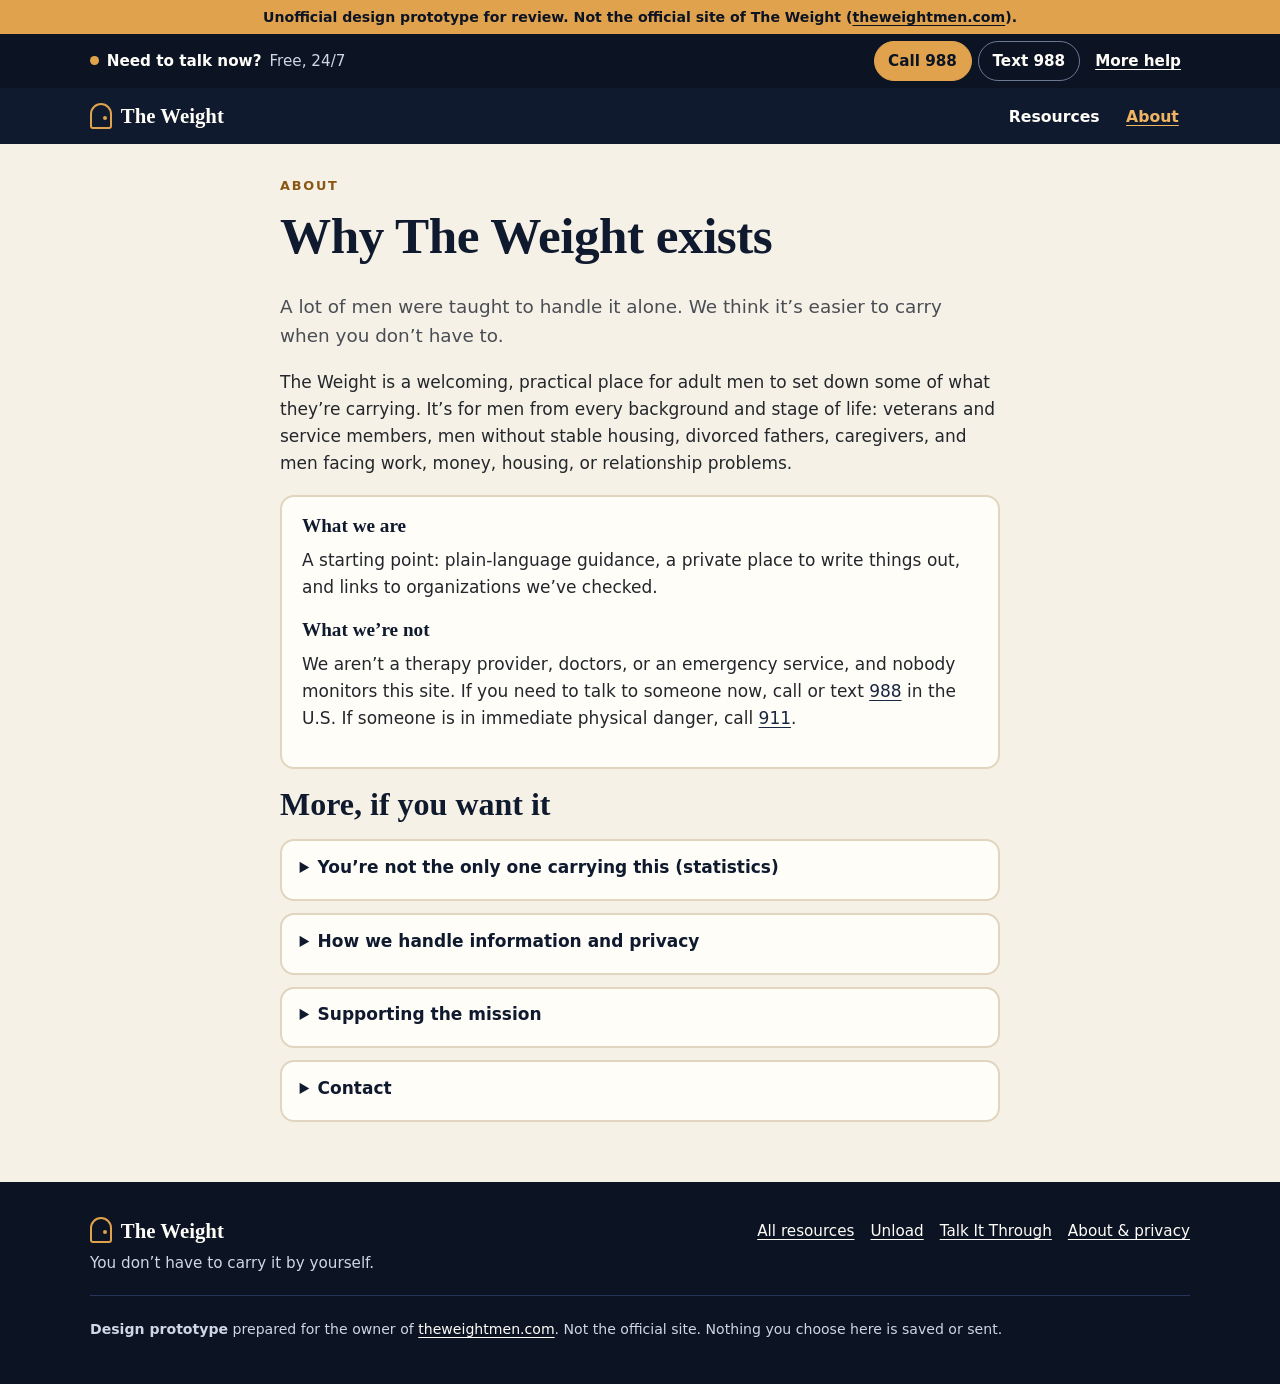
==== about.html @ 85273fcb "The Weight: action-first design prototype (unofficial, for review) Static site for GitHub Pages. Two" ====
<!doctype html>
<html lang="en">
<head>
  <meta charset="utf-8">
  <meta name="viewport" content="width=device-width, initial-scale=1">
  <title>About — The Weight</title>
  <meta name="description" content="Why The Weight exists, what it is and isn’t, and optional background information.">
  <meta name="robots" content="noindex, nofollow">
  <meta name="theme-color" content="#101a2e">
  <link rel="stylesheet" href="assets/css/styles.css">
</head>
<body>
  <div class="proto-banner" role="note">Unofficial design prototype for review. Not the official site of The Weight (<a href="https://theweightmen.com/">theweightmen.com</a>).</div>
  <a class="skip-link" href="#main">Skip to main content</a>

  <!-- Immediate support: on every page, works without JavaScript -->
  <div class="help-bar" role="region" aria-label="Immediate support">
    <div class="container help-bar__inner">
      <p class="help-bar__text"><span class="help-bar__dot" aria-hidden="true"></span><span class="help-bar__long">Need to talk now?</span> <span class="help-bar__free">Free, 24/7</span></p>
      <div class="help-bar__actions">
        <a class="hb-btn hb-btn--strong" href="tel:988">Call 988</a>
        <a class="hb-btn" href="sms:988">Text 988</a>
        <a class="hb-btn hb-btn--ghost" href="resources.html#urgent">More help<span class="sr-only">: emergency and crisis lines</span></a>
      </div>
    </div>
  </div>

  <header class="site-header">
    <div class="container site-header__inner">
      <a class="brand" href="index.html" aria-label="The Weight, home"><span class="brand__mark" aria-hidden="true"></span>The Weight</a>
      <nav aria-label="Main">
        <ul class="nav" role="list">
          <li><a href="resources.html">Resources</a></li>
          <li><a href="about.html" aria-current="page">About</a></li>
        </ul>
      </nav>
    </div>
  </header>

  <main id="main" tabindex="-1">
    <section class="page">
      <div class="container narrow">
        <p class="eyebrow">About</p>
        <h1>Why The Weight exists</h1>
        <p class="page__lead">A lot of men were taught to handle it alone. We think it’s easier to carry when you don’t have to.</p>
        <p>The Weight is a welcoming, practical place for adult men to set down some of what they’re carrying. It’s for men from every background and stage of life: veterans and service members, men without stable housing, divorced fathers, caregivers, and men facing work, money, housing, or relationship problems.</p>

        <div class="panel">
          <h2 class="h3" style="font-size:1.2rem">What we are</h2>
          <p>A starting point: plain-language guidance, a private place to write things out, and links to organizations we’ve checked.</p>
          <h2 class="h3" style="font-size:1.2rem">What we’re not</h2>
          <p>We aren’t a therapy provider, doctors, or an emergency service, and nobody monitors this site. If you need to talk to someone now, call or text <a href="tel:988">988</a> in the U.S. If someone is in immediate physical danger, call <a href="tel:911">911</a>.</p>
        </div>

        <h2>More, if you want it</h2>
        <details class="more">
          <summary>You’re not the only one carrying this (statistics)</summary>
          <p>Suicide is complex, and no single cause explains it. These figures show how many men are affected, and why reaching out early matters. Support helps, and people do get through hard seasons.</p>
          <div class="stats">
            <p class="stat"><span class="stat__value">38,977</span> men and boys died by suicide in the U.S. in 2024 (count, all ages).</p>
            <p class="stat"><span class="stat__value">22.3</span> per 100,000: male age-adjusted suicide death rate, 2024. The female rate was 5.6.</p>
          </div>
          <div class="table-wrap">
            <table>
              <caption class="sr-only">Male suicide deaths and rates by CDC age band, 2024</caption>
              <thead><tr><th scope="col">Age band</th><th scope="col">Deaths</th><th scope="col">Rate per 100,000</th></tr></thead>
              <tbody>
                <tr><td>15–24</td><td>4,626</td><td>20.2</td></tr>
                <tr><td>25–44</td><td>13,258</td><td>28.5</td></tr>
                <tr><td>45–64</td><td>12,051</td><td>29.6</td></tr>
                <tr><td>65–74</td><td>4,378</td><td>26.2</td></tr>
                <tr><td>75 and older</td><td>4,405</td><td>40.1</td></tr>
              </tbody>
            </table>
          </div>
          <p class="meta">CDC’s published age bands; the 15–24 band includes people under 18. Source: <a href="https://www.cdc.gov/nchs/products/databriefs/db572.htm" target="_blank" rel="noopener">CDC/NCHS Data Brief No. 572<span class="sr-only"> (opens in a new tab)</span></a>. Figures copied from theweightmen.com (reviewed 2026-11-23).</p>
        </details>
        <details class="more">
          <summary>How we handle information and privacy</summary>
          <p>We list resources only after verifying them and show when each was last checked. Resources marked “Suggested addition” were added for this prototype and still need The Weight’s own check.</p>
          <p>This prototype has no accounts, no forms that send data, no cookies, no analytics, and no storage. The cards you pick in the questions are kept only in the open page and disappear when you leave or start over. What you type in Unload or Talk It Through never leaves your device.</p>
        </details>
        <details class="more">
          <summary>Supporting the mission</summary>
          <p>Everything here is free. The Weight is an independent project, not a nonprofit, and contributions are not tax-deductible. See <a href="https://theweightmen.com/support.html">Support the mission on theweightmen.com</a> for current details. The best way to help is to share the site with a man who could use it.</p>
        </details>
        <details class="more">
          <summary>Contact</summary>
          <p>Email <a href="mailto:theweightmen@gmail.com">theweightmen@gmail.com</a> for partnerships, resource suggestions, corrections, or feedback. Replies may take several days. This inbox isn’t monitored for emergencies. Please don’t send private details like your address or medical information.</p>
        </details>
      </div>
    </section>

  </main>

  <footer class="site-footer">
    <div class="container site-footer__inner">
      <div>
        <p class="brand brand--footer"><span class="brand__mark" aria-hidden="true"></span>The Weight</p>
        <p class="site-footer__tag">You don’t have to carry it by yourself.</p>
      </div>
      <nav aria-label="Footer">
        <ul class="footer-links" role="list">
          <li><a href="resources.html">All resources</a></li>
          <li><a href="unload.html">Unload</a></li>
          <li><a href="talk.html">Talk It Through</a></li>
          <li><a href="about.html">About &amp; privacy</a></li>
        </ul>
      </nav>
    </div>
    <div class="container site-footer__fine">
      <p><strong>Design prototype</strong> prepared for the owner of <a href="https://theweightmen.com/">theweightmen.com</a>. Not the official site. Nothing you choose here is saved or sent.</p>
    </div>
  </footer>
</body>
</html>
---- assets/css/styles.css ----
/* ─────────────────────────────────────────────────────────────
   The Weight — action-first prototype
   Palette and type are taken from theweightmen.com (navy, cream,
   amber/bronze, serif headings) so the brand stays recognisable.
   Mobile-first. No external fonts, libraries, or tracking.
   ───────────────────────────────────────────────────────────── */
:root {
  --navy-900: #0c1424;
  --navy-800: #101a2e;
  --navy-700: #1a2742;
  --navy-600: #263657;
  --charcoal: #23262b;
  --charcoal-soft: #4a4d54;
  --cream: #f6f1e7;
  --cream-2: #ece3d2;
  --cream-3: #e1d5bf;
  --amber: #e0a24c;        /* bronze/amber on navy */
  --amber-strong: #f0b562;
  --amber-ink: #8a5712;    /* amber for text on cream (AA) */
  --red: #a32a14;
  --white: #fffdf8;

  --serif: "Iowan Old Style", "Palatino Linotype", Palatino, Georgia, "Times New Roman", serif;
  --sans: system-ui, -apple-system, "Segoe UI", Roboto, "Helvetica Neue", Arial, sans-serif;

  --radius: 14px;
  --shadow: 0 1px 2px rgba(12,20,36,.08), 0 6px 18px rgba(12,20,36,.07);
  --focus: 3px solid #b5730f;
}

*, *::before, *::after { box-sizing: border-box; }
html { -webkit-text-size-adjust: 100%; }
body {
  margin: 0; font-family: var(--sans); font-size: 1.0625rem; line-height: 1.6;
  color: var(--charcoal); background: var(--cream); overflow-wrap: break-word;
}
img { max-width: 100%; height: auto; display: block; }
h1, h2, h3, h4 { font-family: var(--serif); line-height: 1.2; color: var(--navy-800); margin: 0 0 .5em; font-weight: 600; }
h1 { font-size: clamp(1.9rem, 6.5vw, 3.2rem); letter-spacing: -.01em; }
h2 { font-size: clamp(1.45rem, 4vw, 2rem); }
h3 { font-size: 1.2rem; }
p { margin: 0 0 1em; }
a { color: var(--navy-700); text-underline-offset: .18em; }
a:hover { color: var(--amber-ink); }
:focus-visible { outline: var(--focus); outline-offset: 3px; border-radius: 4px; }
[tabindex="-1"]:focus { outline: none; }
[hidden] { display: none !important; }
@media (prefers-reduced-motion: reduce) { * { transition: none !important; animation: none !important; scroll-behavior: auto !important; } }

.sr-only { position: absolute !important; width: 1px; height: 1px; padding: 0; margin: -1px; overflow: hidden; clip: rect(0 0 0 0); white-space: nowrap; border: 0; }
.skip-link { position: absolute; left: 1rem; top: -100px; z-index: 100; background: var(--amber); color: var(--navy-900); padding: .6rem 1rem; border-radius: 8px; font-weight: 700; }
.skip-link:focus { top: .5rem; }
.container { width: min(100% - 2rem, 1100px); margin-inline: auto; }
.narrow { max-width: 720px; }

/* ── Immediate-support bar (every page) ─────────────────── */
.help-bar { background: var(--navy-900); color: var(--white); font-size: .95rem; position: sticky; top: 0; z-index: 50; }
.help-bar__inner { display: flex; flex-wrap: wrap; align-items: center; justify-content: space-between; gap: .4rem .75rem; padding: .45rem 0; }
.help-bar__text { margin: 0; font-weight: 600; display: flex; align-items: center; gap: .5rem; }
.help-bar__free { font-weight: 400; color: #cfd6e4; }
.help-bar__dot { width: .55rem; height: .55rem; border-radius: 50%; background: var(--amber); flex: none; }
.help-bar__actions { display: flex; gap: .4rem; flex-wrap: wrap; }
.hb-btn { display: inline-flex; align-items: center; min-height: 40px; padding: .3rem .85rem; border-radius: 999px; border: 1.5px solid #6b7894; color: var(--white); text-decoration: none; font-weight: 700; white-space: nowrap; }
.hb-btn:hover { color: var(--navy-900); background: var(--amber-strong); border-color: var(--amber-strong); }
.hb-btn--strong { background: var(--amber); border-color: var(--amber); color: var(--navy-900); }
.hb-btn--ghost { border-color: transparent; text-decoration: underline; text-underline-offset: .2em; padding-inline: .5rem; }
.help-bar :focus-visible { outline-color: var(--amber-strong); }
@media (max-width: 560px) {
  .help-bar__text { display: none; }
  .help-bar__inner { justify-content: center; padding: .35rem 0; }
  .help-bar__actions { flex-wrap: nowrap; }
  .hb-btn { padding-inline: .7rem; }
}
@media (max-width: 340px) { .hb-btn { padding-inline: .5rem; font-size: .9rem; } .hb-btn--ghost { padding-inline: .3rem; } }
@media (max-height: 480px) { .help-bar { position: static; } }

/* ── Header ──────────────────────────────────────────────── */
.site-header { background: var(--navy-800); color: var(--white); }
.site-header__inner { display: flex; align-items: center; justify-content: space-between; gap: 1rem; min-height: 56px; flex-wrap: wrap; }
.brand { display: inline-flex; align-items: center; gap: .55rem; white-space: nowrap; font-family: var(--serif); font-size: 1.3rem; font-weight: 600; color: var(--white); text-decoration: none; }
.brand:hover { color: var(--amber-strong); }
.brand__mark { width: 22px; height: 26px; border: 2.5px solid var(--amber); border-radius: 11px 11px 3px 3px; position: relative; flex: none; }
.brand__mark::after { content: ""; position: absolute; right: 3px; top: 11px; width: 4px; height: 4px; border-radius: 50%; background: var(--amber); }
.nav { display: flex; gap: .25rem; list-style: none; margin: 0; padding: 0; }
.nav a { color: var(--white); text-decoration: none; padding: .6rem .7rem; display: inline-block; border-radius: 8px; font-weight: 600; font-size: .98rem; }
.nav a:hover, .nav a[aria-current="page"] { color: var(--amber-strong); text-decoration: underline; }
.site-header :focus-visible { outline-color: var(--amber-strong); }

/* ── Buttons ─────────────────────────────────────────────── */
.btn { display: inline-flex; align-items: center; justify-content: center; gap: .5rem; min-height: 48px; padding: .65rem 1.15rem; border-radius: 10px; border: 2px solid transparent; font: inherit; font-weight: 700; text-decoration: none; cursor: pointer; line-height: 1.2; text-align: center; }
.btn .icon { width: 20px; height: 20px; flex: none; }
.btn--amber { background: var(--amber); color: var(--navy-900); }
.btn--amber:hover { background: var(--amber-strong); color: var(--navy-900); }
.btn--navy { background: var(--navy-800); color: var(--white); }
.btn--navy:hover { background: var(--navy-600); color: var(--white); }
.btn--outline { border-color: var(--navy-800); color: var(--navy-800); background: transparent; }
.btn--outline:hover { background: var(--navy-800); color: var(--white); }
.btn--outline-light { border-color: #8d97ad; color: var(--white); background: transparent; }
.btn--outline-light:hover { border-color: var(--amber-strong); color: var(--amber-strong); }
.btn--danger { background: var(--red); color: #fff; }
.btn--danger:hover { background: #7f1f0d; color: #fff; }
.btn--quiet { background: transparent; border-color: var(--cream-3); color: var(--navy-800); }
.btn--quiet:hover { border-color: var(--navy-800); color: var(--navy-800); }
.btn-row { display: flex; flex-wrap: wrap; gap: .6rem; }
.text-link { font-weight: 700; }

/* ── Hero ────────────────────────────────────────────────── */
.hero { padding: 1.25rem 0 .25rem; }
@media (max-width: 560px) { .hero__lead { font-size: 1.02rem; } .site-header__inner { min-height: 48px; } .nav a { padding: .5rem .5rem; } .brand { font-size: 1.15rem; } }
.eyebrow { text-transform: uppercase; letter-spacing: .14em; font-size: .8rem; font-weight: 700; color: var(--amber-ink); margin-bottom: .5rem; }
.hero__title { max-width: 18ch; margin-bottom: .4rem; }
.hero__lead { font-size: 1.15rem; color: var(--charcoal-soft); max-width: 46ch; margin: 0; }
@media (min-width: 760px) { .hero { padding-top: 2.75rem; } }

/* ── Wizard ──────────────────────────────────────────────── */
.wizard { padding: 1rem 0 3rem; }
.wizard:focus { outline: none; }
.progress { list-style: none; display: flex; gap: .4rem; margin: 0 0 1.25rem; padding: 0; counter-reset: none; }
.progress__item { flex: 1; display: flex; align-items: center; gap: .45rem; font-size: .88rem; color: var(--charcoal-soft); padding-top: .55rem; border-top: 4px solid var(--cream-3); min-width: 0; }
.progress__num { width: 1.6rem; height: 1.6rem; border-radius: 50%; display: inline-grid; place-items: center; background: var(--cream-2); font-weight: 700; flex: none; font-size: .85rem; }
.progress__item.is-done { border-top-color: var(--navy-700); }
.progress__item.is-done .progress__num { background: var(--navy-700); color: var(--white); }
.progress__item.is-current { border-top-color: var(--amber); color: var(--navy-800); font-weight: 700; }
.progress__item.is-current .progress__num { background: var(--amber); color: var(--navy-900); }
.progress__item.is-skipped { opacity: .55; }
.progress__item.is-skipped .progress__label::after { content: " (skipped)"; font-weight: 400; }
.progress__text { display: none; font-size: .9rem; font-weight: 700; color: var(--amber-ink); margin: -.75rem 0 .5rem; }
@media (max-width: 560px) {
  .progress { margin-bottom: 1rem; }
  .progress__item { padding-top: 0; }
  .progress__num, .progress__label { position: absolute; width: 1px; height: 1px; overflow: hidden; clip: rect(0 0 0 0); }
  .progress__text { display: block; }
  .hero__eyebrow { display: none; }
  .site-header__inner { flex-wrap: nowrap; gap: .5rem; }
}

.step__title { margin-bottom: .2rem; }
.step__title:focus { outline: none; }
.step__hint { color: var(--charcoal-soft); margin-bottom: 1rem; }
.step__crumb { font-size: .95rem; color: var(--charcoal-soft); margin-bottom: .35rem; }

.cards { list-style: none; margin: 0; padding: 0; display: grid; gap: .65rem; grid-template-columns: 1fr; }
@media (min-width: 600px) { .cards { grid-template-columns: 1fr 1fr; } }
@media (min-width: 960px) { .cards { grid-template-columns: repeat(3, 1fr); } .cards--needs { grid-template-columns: repeat(2, 1fr); max-width: 820px; } }
.choice { width: 100%; height: 100%; display: flex; align-items: center; gap: .85rem; text-align: left; padding: .85rem 1rem; min-height: 72px; background: var(--white); border: 2px solid var(--cream-3); border-radius: var(--radius); font: inherit; color: var(--charcoal); cursor: pointer; box-shadow: var(--shadow); transition: border-color .15s, transform .15s; }
.choice:hover { border-color: var(--navy-700); }
.choice:active { transform: translateY(1px); }
.choice:focus-visible { outline: var(--focus); outline-offset: 2px; border-color: var(--navy-700); }
.choice__icon { width: 46px; height: 46px; border-radius: 12px; background: var(--navy-800); color: var(--amber); display: grid; place-items: center; flex: none; }
.choice__icon .icon { width: 26px; height: 26px; }
.choice__text { display: flex; flex-direction: column; min-width: 0; flex: 1; }
.choice__label { font-weight: 700; font-size: 1.08rem; color: var(--navy-800); line-height: 1.3; }
.choice__hint { font-size: .92rem; color: var(--charcoal-soft); line-height: 1.35; }
.choice__arrow { width: 20px; height: 20px; color: var(--amber-ink); flex: none; }
.wizard__controls { display: flex; gap: .6rem; margin-top: 1.5rem; flex-wrap: wrap; }

.noscript-box { background: var(--white); border: 2px solid var(--cream-3); border-radius: var(--radius); padding: 1rem 1.25rem; }

/* ── Result ──────────────────────────────────────────────── */
.result__lead { font-size: 1.12rem; max-width: 60ch; }
.primary { background: var(--navy-800); color: var(--white); border-radius: var(--radius); padding: 1.25rem; margin: 1rem 0 1.25rem; box-shadow: var(--shadow); }
.primary__tag { display: inline-block; background: var(--amber); color: var(--navy-900); font-weight: 800; font-size: .78rem; letter-spacing: .08em; text-transform: uppercase; padding: .15rem .55rem; border-radius: 999px; margin-bottom: .6rem; }
.primary__name { color: var(--white); font-size: 1.45rem; margin-bottom: .3rem; }
.primary__offers { color: #dfe4ee; max-width: 60ch; }
.primary :focus-visible { outline-color: var(--amber-strong); }
.primary .verify { color: #c4cbd9; }
@media (min-width: 760px) { .primary { padding: 1.6rem 1.75rem; } }
.verify { font-size: .85rem; margin: .75rem 0 0; color: var(--charcoal-soft); }
.verify--prototype::before { content: "◇ "; }
.verify--owner::before { content: "✓ "; }
.next { background: var(--white); border-left: 4px solid var(--amber); border-radius: 0 var(--radius) var(--radius) 0; padding: 1rem 1.25rem; margin-bottom: 1.5rem; max-width: 760px; }
.next__title { font-size: 1.05rem; font-family: var(--sans); font-weight: 800; margin-bottom: .4rem; }
.next__list { margin: 0; padding-left: 1.25rem; }
.next__list li { margin-bottom: .3rem; }
.also__title { font-size: 1.1rem; }
.also { list-style: none; padding: 0; margin: 0 0 1.25rem; display: grid; gap: .75rem; }
@media (min-width: 760px) { .also { grid-template-columns: 1fr 1fr; } }
.also__item { background: var(--white); border: 2px solid var(--cream-3); border-radius: var(--radius); padding: 1rem 1.1rem; }
.also__name { font-family: var(--sans); font-size: 1.05rem; font-weight: 800; margin-bottom: .25rem; }
.also__note { font-weight: 700; color: var(--amber-ink); margin-bottom: .25rem; }
.also__offers { font-size: .97rem; color: var(--charcoal-soft); }
.also .btn { min-height: 44px; padding: .5rem .9rem; font-size: .97rem; }
.result__fine { font-size: .9rem; color: var(--charcoal-soft); max-width: 70ch; }

/* ── Welcome ─────────────────────────────────────────────── */
.welcome { background: var(--cream-2); padding: 2.5rem 0; }
.welcome__inner { display: grid; gap: 1.5rem; align-items: center; }
.welcome__media { margin: 0; }
.welcome__media img { border-radius: var(--radius); }
@media (min-width: 900px) { .welcome__inner { grid-template-columns: 520px 1fr; gap: 2.5rem; } }

/* ── Urgent panel ────────────────────────────────────────── */
.urgent { background: var(--navy-800); color: var(--white); padding: 2.5rem 0; scroll-margin-top: 60px; }
.urgent:focus { outline: none; }
.urgent__title { color: var(--white); }
.urgent__grid { display: grid; gap: .9rem; }
@media (min-width: 860px) { .urgent__grid { grid-template-columns: 1fr 1.3fr 1.2fr; } }
.urgent__card { background: var(--navy-700); border-radius: var(--radius); padding: 1.1rem 1.2rem; }
.urgent__card h3 { color: var(--white); font-size: 1.15rem; margin-bottom: .3rem; }
.urgent__card p { color: #dfe4ee; }
.urgent__card--emergency { border: 2px solid #e58b78; }
.tier { font-size: .78rem; text-transform: uppercase; letter-spacing: .1em; font-weight: 800; color: var(--amber) !important; margin-bottom: .35rem; }
.urgent__card--emergency .tier { color: #f3b1a3 !important; }
.urgent a:not(.btn) { color: var(--amber-strong); }
.urgent :focus-visible { outline-color: var(--amber-strong); }
.urgent__more { margin-top: 1rem; background: var(--navy-700); border-radius: var(--radius); padding: .75rem 1.2rem; }
.urgent__more summary { cursor: pointer; font-weight: 700; min-height: 32px; display: list-item; }
.urgent__note { font-size: .9rem; color: #c4cbd9; margin: 1rem 0 0; }
.plain-list { padding-left: 1.2rem; margin: .5rem 0 0; }
.plain-list li { margin-bottom: .4rem; }

/* ── Footer ──────────────────────────────────────────────── */
.site-footer { background: var(--navy-900); color: #cfd6e4; padding: 2rem 0 1.5rem; font-size: .95rem; }
.site-footer__inner { display: flex; flex-wrap: wrap; justify-content: space-between; gap: 1rem; }
.brand--footer { margin: 0 0 .25rem; }
.site-footer__tag { margin: 0; }
.footer-links { list-style: none; margin: 0; padding: 0; display: flex; flex-wrap: wrap; gap: .25rem 1rem; }
.footer-links a, .site-footer a { color: var(--white); display: inline-block; padding: .35rem 0; }
.site-footer__fine { border-top: 1px solid var(--navy-600); margin-top: 1.25rem; padding-top: 1rem; font-size: .88rem; }
.site-footer :focus-visible { outline-color: var(--amber-strong); }

/* ── Secondary pages ─────────────────────────────────────── */
.page { padding: 2rem 0 3rem; }
.page__lead { font-size: 1.15rem; color: var(--charcoal-soft); max-width: 60ch; }
.panel { background: var(--white); border: 2px solid var(--cream-3); border-radius: var(--radius); padding: 1.1rem 1.25rem; margin-bottom: 1rem; }
.jump { display: flex; flex-wrap: wrap; gap: .5rem; list-style: none; padding: 0; margin: 0 0 1.5rem; }
.jump a { display: inline-flex; align-items: center; min-height: 44px; padding: .35rem .9rem; border-radius: 999px; background: var(--white); border: 2px solid var(--cream-3); text-decoration: none; font-weight: 700; }
.jump a:hover { border-color: var(--navy-700); }
.res-group { margin-bottom: 2.25rem; scroll-margin-top: 64px; }
.res-group__lead { color: var(--charcoal-soft); max-width: 62ch; }
.res-list { list-style: none; padding: 0; margin: 0; display: grid; gap: .75rem; }
@media (min-width: 760px) { .res-list { grid-template-columns: 1fr 1fr; } }
.res { background: var(--white); border: 2px solid var(--cream-3); border-radius: var(--radius); padding: 1rem 1.1rem; display: flex; flex-direction: column; }
.res h3 { font-family: var(--sans); font-size: 1.05rem; font-weight: 800; margin-bottom: .25rem; }
.res p { font-size: .97rem; }
.res .btn-row { margin-top: auto; }
.res .btn { min-height: 44px; padding: .5rem .9rem; font-size: .97rem; }
.badge { display: inline-block; font-size: .78rem; font-weight: 800; letter-spacing: .06em; text-transform: uppercase; padding: .1rem .5rem; border-radius: 999px; background: var(--cream-2); color: var(--navy-800); margin-bottom: .4rem; }
details.more { background: var(--white); border: 2px solid var(--cream-3); border-radius: var(--radius); padding: .8rem 1.1rem; margin-bottom: .75rem; }
details.more summary { cursor: pointer; font-weight: 700; color: var(--navy-800); min-height: 32px; }
details.more[open] summary { margin-bottom: .6rem; }
.stats { display: grid; gap: .75rem; margin: .5rem 0 1rem; }
@media (min-width: 600px) { .stats { grid-template-columns: 1fr 1fr; } }
.stat { background: var(--cream); border-radius: 10px; padding: .8rem 1rem; }
.stat__value { font-family: var(--serif); font-size: 1.9rem; color: var(--navy-800); font-weight: 600; display: block; line-height: 1.1; }
table { border-collapse: collapse; width: 100%; font-size: .95rem; }
th, td { text-align: left; padding: .45rem .5rem; border-bottom: 1px solid var(--cream-3); }
.table-wrap { overflow-x: auto; }

/* Unload / Talk */
.field { margin-bottom: 1rem; }
.field label, .field legend { display: block; font-weight: 700; margin-bottom: .35rem; color: var(--navy-800); }
textarea, input[type="text"] { width: 100%; font: inherit; padding: .75rem .9rem; border: 2px solid #b9ab92; border-radius: 10px; background: var(--white); color: var(--charcoal); }
textarea:focus-visible, input[type="text"]:focus-visible { outline: var(--focus); outline-offset: 1px; border-color: var(--navy-700); }
textarea { min-height: 14rem; resize: vertical; line-height: 1.55; }
.prompts { display: flex; flex-wrap: wrap; gap: .5rem; margin: 0 0 .75rem; padding: 0; list-style: none; }
.chip { min-height: 44px; padding: .35rem .9rem; border-radius: 999px; border: 2px solid var(--cream-3); background: var(--white); font: inherit; font-weight: 600; color: var(--navy-800); cursor: pointer; }
.chip:hover { border-color: var(--navy-700); }
.radio-grid { display: grid; gap: .5rem; border: 0; padding: 0; margin: 0 0 1rem; }
@media (min-width: 600px) { .radio-grid { grid-template-columns: 1fr 1fr; } }
.radio-grid legend { grid-column: 1 / -1; }
.radio { display: flex; align-items: center; gap: .6rem; background: var(--white); border: 2px solid var(--cream-3); border-radius: 10px; padding: .65rem .85rem; cursor: pointer; min-height: 48px; font-weight: 600; }
.radio input { width: 1.2rem; height: 1.2rem; accent-color: var(--navy-800); }
.radio:has(input:checked) { border-color: var(--navy-700); background: #fffaf0; }
.preview { background: var(--white); border: 2px dashed #b9ab92; border-radius: 10px; padding: 1rem; min-height: 4rem; white-space: pre-wrap; }
.status { min-height: 1.6em; font-weight: 600; color: var(--navy-700); }
.meta { font-size: .9rem; color: var(--charcoal-soft); }

/* Presentation */
.slide { padding: 2.5rem 0; border-bottom: 1px solid var(--cream-3); }
.slide:nth-child(even) { background: var(--cream-2); }
.compare { display: grid; gap: 1rem; }
@media (min-width: 760px) { .compare { grid-template-columns: 1fr 1fr; } }
.compare figure { margin: 0; }
.compare img { border: 1px solid var(--cream-3); border-radius: 10px; }
.compare figcaption { font-size: .9rem; color: var(--charcoal-soft); margin-top: .35rem; }
.kpis { display: grid; gap: .75rem; grid-template-columns: repeat(auto-fit, minmax(180px, 1fr)); }
.kpi { background: var(--white); border-radius: var(--radius); padding: 1rem; border: 2px solid var(--cream-3); }
.kpi strong { display: block; font-family: var(--serif); font-size: 1.9rem; color: var(--navy-800); }

@media print { .help-bar { position: static; } }

.proto-banner { background: var(--amber); color: var(--navy-900); text-align: center; font-weight: 600; font-size: .88rem; padding: .35rem 1rem; }
.proto-banner a { color: inherit; }
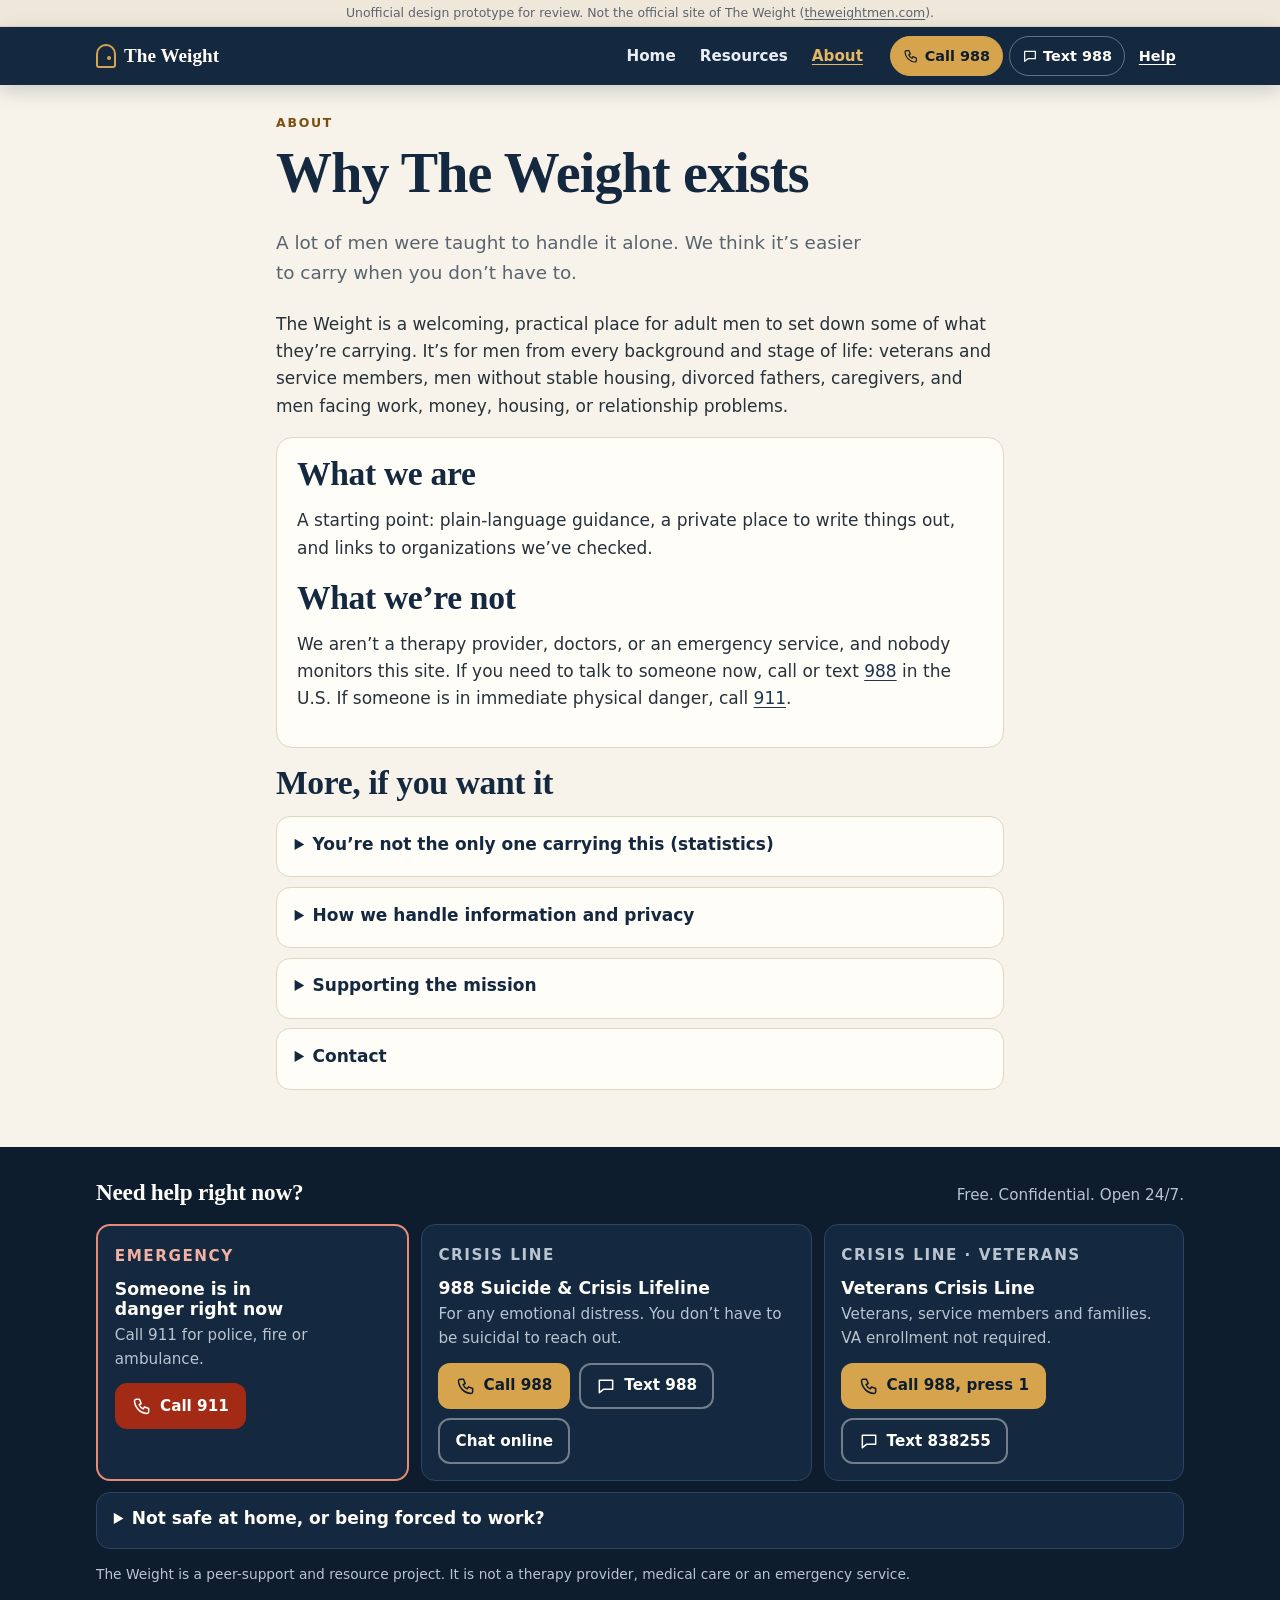
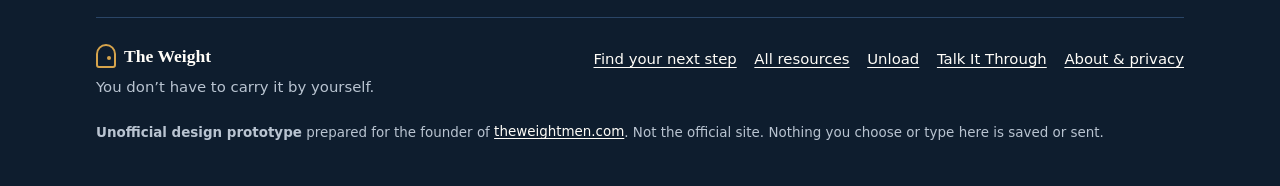
==== commit 49b6d27c: "Design refinement: mobile-first wizard, compact crisis header, calmer Unload, clearer Talk It Throug" ====
--- a/about.html
+++ b/about.html
@@ -4,51 +4,38 @@
   <meta charset="utf-8">
   <meta name="viewport" content="width=device-width, initial-scale=1">
   <title>About — The Weight</title>
-  <meta name="description" content="Why The Weight exists, what it is and isn’t, and optional background information.">
+  <meta name="description" content="Why The Weight exists, what it is and isn’t, and optional background.">
   <meta name="robots" content="noindex, nofollow">
-  <meta name="theme-color" content="#101a2e">
+  <meta name="theme-color" content="#14283f">
   <link rel="stylesheet" href="assets/css/styles.css">
 </head>
 <body>
   <div class="proto-banner" role="note">Unofficial design prototype for review. Not the official site of The Weight (<a href="https://theweightmen.com/">theweightmen.com</a>).</div>
   <a class="skip-link" href="#main">Skip to main content</a>
-
-  <!-- Immediate support: on every page, works without JavaScript -->
-  <div class="help-bar" role="region" aria-label="Immediate support">
-    <div class="container help-bar__inner">
-      <p class="help-bar__text"><span class="help-bar__dot" aria-hidden="true"></span><span class="help-bar__long">Need to talk now?</span> <span class="help-bar__free">Free, 24/7</span></p>
-      <div class="help-bar__actions">
-        <a class="hb-btn hb-btn--strong" href="tel:988">Call 988</a>
-        <a class="hb-btn" href="sms:988">Text 988</a>
-        <a class="hb-btn hb-btn--ghost" href="resources.html#urgent">More help<span class="sr-only">: emergency and crisis lines</span></a>
-      </div>
-    </div>
-  </div>
-
   <header class="site-header">
     <div class="container site-header__inner">
-      <a class="brand" href="index.html" aria-label="The Weight, home"><span class="brand__mark" aria-hidden="true"></span>The Weight</a>
-      <nav aria-label="Main">
-        <ul class="nav" role="list">
-          <li><a href="resources.html">Resources</a></li>
-          <li><a href="about.html" aria-current="page">About</a></li>
-        </ul>
-      </nav>
+      <a class="brand" href="index.html" aria-label="The Weight, home"><span class="brand__mark" aria-hidden="true"></span><span class="brand__text">The Weight</span></a>
+      <nav aria-label="Main"><ul class="nav" role="list"><li><a href="index.html">Home</a></li><li><a href="resources.html">Resources</a></li><li><a href="about.html" aria-current="page">About</a></li></ul></nav>
+      <div class="crisis" role="group" aria-label="Talk to someone now, free, 24/7">
+        <a class="crisis__btn crisis__btn--call" href="tel:988"><svg class="icon " viewBox="0 0 24 24" width="24" height="24" aria-hidden="true" focusable="false" fill="none" stroke="currentColor" stroke-width="1.8" stroke-linecap="round" stroke-linejoin="round"><path d="M5 4h4l2 5-2.5 1.5a11 11 0 0 0 5 5L15 13l5 2v4a2 2 0 0 1-2 2A16 16 0 0 1 3 6a2 2 0 0 1 2-2"/></svg>Call 988</a>
+        <a class="crisis__btn" href="sms:988"><svg class="icon " viewBox="0 0 24 24" width="24" height="24" aria-hidden="true" focusable="false" fill="none" stroke="currentColor" stroke-width="1.8" stroke-linecap="round" stroke-linejoin="round"><path d="M4 5h16v11H9l-5 4z"/></svg>Text 988</a>
+        <a class="crisis__btn crisis__btn--more" href="#urgent">Help<span class="sr-only">: emergency and crisis lines</span></a>
+      </div>
     </div>
   </header>
 
   <main id="main" tabindex="-1">
     <section class="page">
       <div class="container narrow">
-        <p class="eyebrow">About</p>
+        <div class="page-head"><p class="eyebrow">About</p>
         <h1>Why The Weight exists</h1>
-        <p class="page__lead">A lot of men were taught to handle it alone. We think it’s easier to carry when you don’t have to.</p>
+        <p class="page__lead">A lot of men were taught to handle it alone. We think it’s easier to carry when you don’t have to.</p></div>
         <p>The Weight is a welcoming, practical place for adult men to set down some of what they’re carrying. It’s for men from every background and stage of life: veterans and service members, men without stable housing, divorced fathers, caregivers, and men facing work, money, housing, or relationship problems.</p>
 
         <div class="panel">
-          <h2 class="h3" style="font-size:1.2rem">What we are</h2>
+          <h2 class="h3">What we are</h2>
           <p>A starting point: plain-language guidance, a private place to write things out, and links to organizations we’ve checked.</p>
-          <h2 class="h3" style="font-size:1.2rem">What we’re not</h2>
+          <h2 class="h3">What we’re not</h2>
           <p>We aren’t a therapy provider, doctors, or an emergency service, and nobody monitors this site. If you need to talk to someone now, call or text <a href="tel:988">988</a> in the U.S. If someone is in immediate physical danger, call <a href="tel:911">911</a>.</p>
         </div>
 
@@ -93,23 +80,69 @@
 
   </main>
 
+  <section class="urgent" id="urgent" aria-labelledby="urgent-title" tabindex="-1">
+    <div class="container">
+      <div class="urgent__head">
+        <h2 id="urgent-title" class="urgent__title">Need help right now?</h2>
+        <p class="urgent__sub">Free. Confidential. Open 24/7.</p>
+      </div>
+      <div class="urgent__grid">
+        <div class="tier-card tier-card--emergency">
+          <p class="tier">Emergency</p>
+          <h3>Someone is in danger right now</h3>
+          <p>Call 911 for police, fire or ambulance.</p>
+          <a class="btn btn--danger" href="tel:911"><svg class="icon " viewBox="0 0 24 24" width="24" height="24" aria-hidden="true" focusable="false" fill="none" stroke="currentColor" stroke-width="1.8" stroke-linecap="round" stroke-linejoin="round"><path d="M5 4h4l2 5-2.5 1.5a11 11 0 0 0 5 5L15 13l5 2v4a2 2 0 0 1-2 2A16 16 0 0 1 3 6a2 2 0 0 1 2-2"/></svg>Call 911</a>
+        </div>
+        <div class="tier-card">
+          <p class="tier">Crisis line</p>
+          <h3>988 Suicide &amp; Crisis Lifeline</h3>
+          <p>For any emotional distress. You don’t have to be suicidal to reach out.</p>
+          <div class="btn-row">
+            <a class="btn btn--amber" href="tel:988"><svg class="icon " viewBox="0 0 24 24" width="24" height="24" aria-hidden="true" focusable="false" fill="none" stroke="currentColor" stroke-width="1.8" stroke-linecap="round" stroke-linejoin="round"><path d="M5 4h4l2 5-2.5 1.5a11 11 0 0 0 5 5L15 13l5 2v4a2 2 0 0 1-2 2A16 16 0 0 1 3 6a2 2 0 0 1 2-2"/></svg>Call 988</a>
+            <a class="btn btn--ghost-light" href="sms:988"><svg class="icon " viewBox="0 0 24 24" width="24" height="24" aria-hidden="true" focusable="false" fill="none" stroke="currentColor" stroke-width="1.8" stroke-linecap="round" stroke-linejoin="round"><path d="M4 5h16v11H9l-5 4z"/></svg>Text 988</a>
+            <a class="btn btn--ghost-light" href="https://chat.988lifeline.org/" target="_blank" rel="noopener">Chat online<span class="sr-only"> (opens in a new tab)</span></a>
+          </div>
+        </div>
+        <div class="tier-card">
+          <p class="tier">Crisis line · Veterans</p>
+          <h3>Veterans Crisis Line</h3>
+          <p>Veterans, service members and families. VA enrollment not required.</p>
+          <div class="btn-row">
+            <a class="btn btn--amber" href="tel:988"><svg class="icon " viewBox="0 0 24 24" width="24" height="24" aria-hidden="true" focusable="false" fill="none" stroke="currentColor" stroke-width="1.8" stroke-linecap="round" stroke-linejoin="round"><path d="M5 4h4l2 5-2.5 1.5a11 11 0 0 0 5 5L15 13l5 2v4a2 2 0 0 1-2 2A16 16 0 0 1 3 6a2 2 0 0 1 2-2"/></svg>Call 988, press 1</a>
+            <a class="btn btn--ghost-light" href="sms:838255"><svg class="icon " viewBox="0 0 24 24" width="24" height="24" aria-hidden="true" focusable="false" fill="none" stroke="currentColor" stroke-width="1.8" stroke-linecap="round" stroke-linejoin="round"><path d="M4 5h16v11H9l-5 4z"/></svg>Text 838255</a>
+          </div>
+        </div>
+      </div>
+      <details class="urgent__more">
+        <summary>Not safe at home, or being forced to work?</summary>
+        <ul>
+          <li><strong>Abuse by a partner or family member:</strong> National Domestic Violence Hotline, <a href="tel:18007997233">1-800-799-7233</a> or text <a href="sms:88788">88788</a>. Men are welcome.</li>
+          <li><strong>Sexual assault:</strong> RAINN, <a href="tel:18006564673">1-800-656-4673</a>.</li>
+          <li><strong>Trafficking:</strong> National Human Trafficking Hotline, <a href="tel:18883737888">1-888-373-7888</a> or text <a href="sms:233733">233733</a>.</li>
+        </ul>
+      </details>
+      <p class="urgent__note">The Weight is a peer-support and resource project. It is not a therapy provider, medical care or an emergency service.</p>
+    </div>
+  </section>
+
   <footer class="site-footer">
-    <div class="container site-footer__inner">
-      <div>
-        <p class="brand brand--footer"><span class="brand__mark" aria-hidden="true"></span>The Weight</p>
-        <p class="site-footer__tag">You don’t have to carry it by yourself.</p>
+    <div class="container">
+      <div class="site-footer__inner">
+        <div>
+          <p class="brand brand--footer"><span class="brand__mark" aria-hidden="true"></span>The Weight</p>
+          <p class="site-footer__tag">You don’t have to carry it by yourself.</p>
+        </div>
+        <nav aria-label="Footer">
+          <ul class="footer-links" role="list">
+            <li><a href="index.html">Find your next step</a></li>
+            <li><a href="resources.html">All resources</a></li>
+            <li><a href="unload.html">Unload</a></li>
+            <li><a href="talk.html">Talk It Through</a></li>
+            <li><a href="about.html">About &amp; privacy</a></li>
+          </ul>
+        </nav>
       </div>
-      <nav aria-label="Footer">
-        <ul class="footer-links" role="list">
-          <li><a href="resources.html">All resources</a></li>
-          <li><a href="unload.html">Unload</a></li>
-          <li><a href="talk.html">Talk It Through</a></li>
-          <li><a href="about.html">About &amp; privacy</a></li>
-        </ul>
-      </nav>
-    </div>
-    <div class="container site-footer__fine">
-      <p><strong>Design prototype</strong> prepared for the owner of <a href="https://theweightmen.com/">theweightmen.com</a>. Not the official site. Nothing you choose here is saved or sent.</p>
+      <p class="site-footer__fine"><strong>Unofficial design prototype</strong> prepared for the founder of <a href="https://theweightmen.com/">theweightmen.com</a>. Not the official site. Nothing you choose or type here is saved or sent.</p>
     </div>
   </footer>
 </body>
--- a/assets/css/styles.css
+++ b/assets/css/styles.css
@@ -1,284 +1,381 @@
 /* ─────────────────────────────────────────────────────────────
-   The Weight — action-first prototype
-   Palette and type are taken from theweightmen.com (navy, cream,
-   amber/bronze, serif headings) so the brand stays recognisable.
-   Mobile-first. No external fonts, libraries, or tracking.
+   The Weight — prototype styles
+   "Life is already heavy. Finding help shouldn't be."
+   Navy · cream · amber from theweightmen.com, refined.
+   Mobile-first. No external fonts, libraries or tracking.
    ───────────────────────────────────────────────────────────── */
 :root {
-  --navy-900: #0c1424;
-  --navy-800: #101a2e;
-  --navy-700: #1a2742;
-  --navy-600: #263657;
-  --charcoal: #23262b;
-  --charcoal-soft: #4a4d54;
-  --cream: #f6f1e7;
-  --cream-2: #ece3d2;
-  --cream-3: #e1d5bf;
-  --amber: #e0a24c;        /* bronze/amber on navy */
-  --amber-strong: #f0b562;
-  --amber-ink: #8a5712;    /* amber for text on cream (AA) */
+  --navy: #14283f;
+  --navy-deep: #0e1d2e;
+  --navy-2: #1d3552;
+  --navy-3: #2a4566;
+  --cream: #f7f3ea;
+  --cream-2: #efe8da;
+  --line: #e0d6c2;
+  --amber: #d6a44c;
+  --amber-hi: #e4b765;
+  --amber-ink: #7a4f10;     /* amber for text on cream, 6.4:1 */
+  --charcoal: #27313a;
+  --muted: #5a6470;         /* 5.4:1 on cream */
+  --paper: #fffdf8;
+  --on-navy: #e8edf3;
+  --on-navy-muted: #b9c4d1;
   --red: #a32a14;
-  --white: #fffdf8;
-
-  --serif: "Iowan Old Style", "Palatino Linotype", Palatino, Georgia, "Times New Roman", serif;
+
+  --serif: "Iowan Old Style", "Palatino Linotype", Palatino, "Book Antiqua", Georgia, serif;
   --sans: system-ui, -apple-system, "Segoe UI", Roboto, "Helvetica Neue", Arial, sans-serif;
 
-  --radius: 14px;
-  --shadow: 0 1px 2px rgba(12,20,36,.08), 0 6px 18px rgba(12,20,36,.07);
-  --focus: 3px solid #b5730f;
+  --r-sm: 10px;
+  --r: 16px;
+  --shadow-sm: 0 1px 2px rgba(14, 29, 46, .06), 0 2px 8px rgba(14, 29, 46, .05);
+  --shadow: 0 1px 2px rgba(14, 29, 46, .08), 0 10px 28px rgba(14, 29, 46, .08);
+  --focus: 3px solid #b07a22;
+  --gutter: max(16px, env(safe-area-inset-left, 0px));
 }
 
 *, *::before, *::after { box-sizing: border-box; }
 html { -webkit-text-size-adjust: 100%; }
-body {
-  margin: 0; font-family: var(--sans); font-size: 1.0625rem; line-height: 1.6;
-  color: var(--charcoal); background: var(--cream); overflow-wrap: break-word;
-}
+body { margin: 0; font-family: var(--sans); font-size: 1.0625rem; line-height: 1.6; color: var(--charcoal); background: var(--cream); overflow-wrap: break-word; }
 img { max-width: 100%; height: auto; display: block; }
-h1, h2, h3, h4 { font-family: var(--serif); line-height: 1.2; color: var(--navy-800); margin: 0 0 .5em; font-weight: 600; }
-h1 { font-size: clamp(1.9rem, 6.5vw, 3.2rem); letter-spacing: -.01em; }
-h2 { font-size: clamp(1.45rem, 4vw, 2rem); }
+h1, h2, h3, h4 { font-family: var(--serif); color: var(--navy); line-height: 1.15; margin: 0 0 .4em; font-weight: 700; text-wrap: balance; }
+h1 { font-size: clamp(2rem, 7vw, 3.5rem); letter-spacing: -.015em; }
+h2 { font-size: clamp(1.5rem, 4.4vw, 2.1rem); letter-spacing: -.01em; }
 h3 { font-size: 1.2rem; }
 p { margin: 0 0 1em; }
-a { color: var(--navy-700); text-underline-offset: .18em; }
+a { color: var(--navy-2); text-underline-offset: .18em; }
 a:hover { color: var(--amber-ink); }
-:focus-visible { outline: var(--focus); outline-offset: 3px; border-radius: 4px; }
+:focus-visible { outline: var(--focus); outline-offset: 3px; border-radius: 6px; }
 [tabindex="-1"]:focus { outline: none; }
 [hidden] { display: none !important; }
-@media (prefers-reduced-motion: reduce) { * { transition: none !important; animation: none !important; scroll-behavior: auto !important; } }
-
 .sr-only { position: absolute !important; width: 1px; height: 1px; padding: 0; margin: -1px; overflow: hidden; clip: rect(0 0 0 0); white-space: nowrap; border: 0; }
-.skip-link { position: absolute; left: 1rem; top: -100px; z-index: 100; background: var(--amber); color: var(--navy-900); padding: .6rem 1rem; border-radius: 8px; font-weight: 700; }
+.skip-link { position: absolute; left: 1rem; top: -100px; z-index: 100; background: var(--amber); color: var(--navy-deep); padding: .6rem 1rem; border-radius: 8px; font-weight: 700; }
 .skip-link:focus { top: .5rem; }
-.container { width: min(100% - 2rem, 1100px); margin-inline: auto; }
-.narrow { max-width: 720px; }
-
-/* ── Immediate-support bar (every page) ─────────────────── */
-.help-bar { background: var(--navy-900); color: var(--white); font-size: .95rem; position: sticky; top: 0; z-index: 50; }
-.help-bar__inner { display: flex; flex-wrap: wrap; align-items: center; justify-content: space-between; gap: .4rem .75rem; padding: .45rem 0; }
-.help-bar__text { margin: 0; font-weight: 600; display: flex; align-items: center; gap: .5rem; }
-.help-bar__free { font-weight: 400; color: #cfd6e4; }
-.help-bar__dot { width: .55rem; height: .55rem; border-radius: 50%; background: var(--amber); flex: none; }
-.help-bar__actions { display: flex; gap: .4rem; flex-wrap: wrap; }
-.hb-btn { display: inline-flex; align-items: center; min-height: 40px; padding: .3rem .85rem; border-radius: 999px; border: 1.5px solid #6b7894; color: var(--white); text-decoration: none; font-weight: 700; white-space: nowrap; }
-.hb-btn:hover { color: var(--navy-900); background: var(--amber-strong); border-color: var(--amber-strong); }
-.hb-btn--strong { background: var(--amber); border-color: var(--amber); color: var(--navy-900); }
-.hb-btn--ghost { border-color: transparent; text-decoration: underline; text-underline-offset: .2em; padding-inline: .5rem; }
-.help-bar :focus-visible { outline-color: var(--amber-strong); }
-@media (max-width: 560px) {
-  .help-bar__text { display: none; }
-  .help-bar__inner { justify-content: center; padding: .35rem 0; }
-  .help-bar__actions { flex-wrap: nowrap; }
-  .hb-btn { padding-inline: .7rem; }
-}
-@media (max-width: 340px) { .hb-btn { padding-inline: .5rem; font-size: .9rem; } .hb-btn--ghost { padding-inline: .3rem; } }
-@media (max-height: 480px) { .help-bar { position: static; } }
-
-/* ── Header ──────────────────────────────────────────────── */
-.site-header { background: var(--navy-800); color: var(--white); }
-.site-header__inner { display: flex; align-items: center; justify-content: space-between; gap: 1rem; min-height: 56px; flex-wrap: wrap; }
-.brand { display: inline-flex; align-items: center; gap: .55rem; white-space: nowrap; font-family: var(--serif); font-size: 1.3rem; font-weight: 600; color: var(--white); text-decoration: none; }
-.brand:hover { color: var(--amber-strong); }
-.brand__mark { width: 22px; height: 26px; border: 2.5px solid var(--amber); border-radius: 11px 11px 3px 3px; position: relative; flex: none; }
-.brand__mark::after { content: ""; position: absolute; right: 3px; top: 11px; width: 4px; height: 4px; border-radius: 50%; background: var(--amber); }
-.nav { display: flex; gap: .25rem; list-style: none; margin: 0; padding: 0; }
-.nav a { color: var(--white); text-decoration: none; padding: .6rem .7rem; display: inline-block; border-radius: 8px; font-weight: 600; font-size: .98rem; }
-.nav a:hover, .nav a[aria-current="page"] { color: var(--amber-strong); text-decoration: underline; }
-.site-header :focus-visible { outline-color: var(--amber-strong); }
+.container { width: 100%; max-width: 1120px; margin-inline: auto; padding-left: var(--gutter); padding-right: max(16px, env(safe-area-inset-right, 0px)); }
+.narrow { max-width: 760px; }
+.icon { width: 20px; height: 20px; flex: none; }
+
+/* ── Prototype disclaimer ────────────────────────────────── */
+.proto-banner { background: var(--cream-2); color: var(--muted); text-align: center; font-size: .78rem; line-height: 1.35; padding: .3rem var(--gutter); border-bottom: 1px solid var(--line); }
+.proto-banner a { color: inherit; }
+
+/* ── Header (sticky, holds crisis access) ────────────────── */
+.site-header { position: sticky; top: 0; z-index: 50; background: var(--navy); color: var(--paper); box-shadow: 0 1px 0 rgba(255,255,255,.04), 0 6px 18px rgba(14,29,46,.18); }
+.site-header__inner { display: flex; align-items: center; gap: .5rem; min-height: 58px; }
+.brand { display: inline-flex; align-items: center; gap: .5rem; font-family: var(--serif); font-size: 1.2rem; font-weight: 700; color: var(--paper); text-decoration: none; white-space: nowrap; margin-right: auto; }
+.brand:hover { color: var(--amber-hi); }
+.brand__mark { width: 20px; height: 24px; border: 2.5px solid var(--amber); border-radius: 10px 10px 3px 3px; position: relative; flex: none; }
+.brand__mark::after { content: ""; position: absolute; right: 3px; top: 10px; width: 4px; height: 4px; border-radius: 50%; background: var(--amber); }
+.nav { display: none; gap: .1rem; list-style: none; margin: 0 .5rem 0 0; padding: 0; }
+.nav a { color: var(--on-navy); text-decoration: none; padding: .55rem .7rem; border-radius: 8px; font-weight: 600; font-size: .95rem; display: inline-block; }
+.nav a:hover, .nav a[aria-current="page"] { color: var(--amber-hi); text-decoration: underline; }
+.crisis { display: flex; gap: .35rem; align-items: center; }
+.crisis__btn { display: inline-flex; align-items: center; gap: .35rem; min-height: 40px; padding: .35rem .75rem; border-radius: 999px; font-weight: 700; font-size: .9rem; text-decoration: none; white-space: nowrap; border: 1.5px solid rgba(255,255,255,.35); color: var(--paper); }
+.crisis__btn .icon { width: 16px; height: 16px; }
+.crisis__btn--call { background: var(--amber); border-color: var(--amber); color: var(--navy-deep); }
+.crisis__btn--call:hover { background: var(--amber-hi); color: var(--navy-deep); }
+.crisis__btn:hover { border-color: var(--amber-hi); color: var(--amber-hi); }
+.crisis__btn--more { border-color: transparent; padding-inline: .45rem; text-decoration: underline; text-underline-offset: .2em; }
+.site-header :focus-visible { outline-color: var(--amber-hi); }
+@media (min-width: 720px) { .nav { display: flex; } }
+@media (max-width: 440px) {
+  .site-header__inner { gap: .35rem; }
+  .brand { font-size: 1.1rem; gap: .4rem; }
+  .crisis { gap: .3rem; }
+  .crisis__btn { padding-inline: .65rem; }
+  .crisis__btn--more { padding-inline: .3rem; }
+  .crisis__btn .icon { display: none; }
+}
+@media (max-width: 380px) {
+  .brand { font-size: 1.05rem; gap: .4rem; }
+  .crisis__btn { padding-inline: .6rem; font-size: .85rem; }
+}
+@media (max-width: 330px) { .brand__text { position: absolute; width: 1px; height: 1px; overflow: hidden; clip: rect(0 0 0 0); } }
+@media (max-height: 460px) { .site-header { position: static; } }
 
 /* ── Buttons ─────────────────────────────────────────────── */
-.btn { display: inline-flex; align-items: center; justify-content: center; gap: .5rem; min-height: 48px; padding: .65rem 1.15rem; border-radius: 10px; border: 2px solid transparent; font: inherit; font-weight: 700; text-decoration: none; cursor: pointer; line-height: 1.2; text-align: center; }
-.btn .icon { width: 20px; height: 20px; flex: none; }
-.btn--amber { background: var(--amber); color: var(--navy-900); }
-.btn--amber:hover { background: var(--amber-strong); color: var(--navy-900); }
-.btn--navy { background: var(--navy-800); color: var(--white); }
-.btn--navy:hover { background: var(--navy-600); color: var(--white); }
-.btn--outline { border-color: var(--navy-800); color: var(--navy-800); background: transparent; }
-.btn--outline:hover { background: var(--navy-800); color: var(--white); }
-.btn--outline-light { border-color: #8d97ad; color: var(--white); background: transparent; }
-.btn--outline-light:hover { border-color: var(--amber-strong); color: var(--amber-strong); }
+.btn { display: inline-flex; align-items: center; justify-content: center; gap: .5rem; min-height: 50px; padding: .7rem 1.2rem; border-radius: 12px; border: 2px solid transparent; font: inherit; font-weight: 700; line-height: 1.2; text-decoration: none; text-align: center; cursor: pointer; transition: background-color .15s, border-color .15s, color .15s; }
+.btn--amber { background: var(--amber); color: var(--navy-deep); }
+.btn--amber:hover { background: var(--amber-hi); color: var(--navy-deep); }
+.btn--navy { background: var(--navy); color: var(--paper); }
+.btn--navy:hover { background: var(--navy-2); color: var(--paper); }
+.btn--outline { border-color: var(--navy); color: var(--navy); background: transparent; }
+.btn--outline:hover { background: var(--navy); color: var(--paper); }
+.btn--ghost-light { border-color: rgba(255,255,255,.4); color: var(--paper); background: transparent; }
+.btn--ghost-light:hover { border-color: var(--amber-hi); color: var(--amber-hi); }
 .btn--danger { background: var(--red); color: #fff; }
 .btn--danger:hover { background: #7f1f0d; color: #fff; }
-.btn--quiet { background: transparent; border-color: var(--cream-3); color: var(--navy-800); }
-.btn--quiet:hover { border-color: var(--navy-800); color: var(--navy-800); }
+.btn--link { background: none; border: 0; min-height: 44px; padding: .4rem .2rem; color: var(--muted); font-weight: 600; text-decoration: underline; text-underline-offset: .2em; }
+.btn--link:hover { color: var(--navy); }
 .btn-row { display: flex; flex-wrap: wrap; gap: .6rem; }
-.text-link { font-weight: 700; }
 
 /* ── Hero ────────────────────────────────────────────────── */
-.hero { padding: 1.25rem 0 .25rem; }
-@media (max-width: 560px) { .hero__lead { font-size: 1.02rem; } .site-header__inner { min-height: 48px; } .nav a { padding: .5rem .5rem; } .brand { font-size: 1.15rem; } }
-.eyebrow { text-transform: uppercase; letter-spacing: .14em; font-size: .8rem; font-weight: 700; color: var(--amber-ink); margin-bottom: .5rem; }
-.hero__title { max-width: 18ch; margin-bottom: .4rem; }
-.hero__lead { font-size: 1.15rem; color: var(--charcoal-soft); max-width: 46ch; margin: 0; }
-@media (min-width: 760px) { .hero { padding-top: 2.75rem; } }
+.hero { padding-block: 1.4rem .4rem; }
+.hero__grid { display: grid; gap: 1.5rem; align-items: center; }
+.hero__title { margin-bottom: .35rem; max-width: 16ch; }
+.hero__lead { font-size: 1.15rem; color: var(--charcoal); margin: 0 0 .75rem; max-width: 36ch; }
+.trust { display: flex; flex-wrap: wrap; gap: .3rem 1rem; list-style: none; margin: 0; padding: 0; font-size: .9rem; color: var(--muted); font-weight: 600; }
+.trust li { display: inline-flex; align-items: center; gap: .3rem; }
+.trust .icon { width: 16px; height: 16px; color: var(--amber-ink); }
+.hero__media { display: none; margin: 0; }
+.hero__media img { border-radius: var(--r); box-shadow: var(--shadow); aspect-ratio: 16 / 10; object-fit: cover; width: 100%; }
+@media (min-width: 900px) {
+  .hero { padding-block: 3rem 1.5rem; }
+  .hero__grid { grid-template-columns: 1.05fr 1fr; gap: 3rem; }
+  .hero__media { display: block; }
+  .hero__lead { font-size: 1.3rem; }
+}
 
 /* ── Wizard ──────────────────────────────────────────────── */
-.wizard { padding: 1rem 0 3rem; }
+.wizard { padding-block: .75rem 2.5rem; scroll-margin-top: 70px; }
 .wizard:focus { outline: none; }
-.progress { list-style: none; display: flex; gap: .4rem; margin: 0 0 1.25rem; padding: 0; counter-reset: none; }
-.progress__item { flex: 1; display: flex; align-items: center; gap: .45rem; font-size: .88rem; color: var(--charcoal-soft); padding-top: .55rem; border-top: 4px solid var(--cream-3); min-width: 0; }
-.progress__num { width: 1.6rem; height: 1.6rem; border-radius: 50%; display: inline-grid; place-items: center; background: var(--cream-2); font-weight: 700; flex: none; font-size: .85rem; }
-.progress__item.is-done { border-top-color: var(--navy-700); }
-.progress__item.is-done .progress__num { background: var(--navy-700); color: var(--white); }
-.progress__item.is-current { border-top-color: var(--amber); color: var(--navy-800); font-weight: 700; }
-.progress__item.is-current .progress__num { background: var(--amber); color: var(--navy-900); }
+.wizard__panel { background: var(--paper); border: 1px solid var(--line); border-radius: 20px; box-shadow: var(--shadow); padding: 1.1rem 1rem 1.25rem; }
+@media (min-width: 720px) { .wizard__panel { padding: 1.75rem 2rem 2rem; } }
+
+.progress { list-style: none; display: flex; gap: .4rem; margin: 0 0 .9rem; padding: 0; }
+.progress__item { flex: 1; display: flex; align-items: center; gap: .45rem; font-size: .88rem; color: var(--muted); padding-top: .5rem; border-top: 4px solid var(--line); min-width: 0; }
+.progress__num { width: 1.55rem; height: 1.55rem; border-radius: 50%; display: inline-grid; place-items: center; background: var(--cream-2); font-weight: 700; flex: none; font-size: .8rem; }
+.progress__item.is-done { border-top-color: var(--navy); }
+.progress__item.is-done .progress__num { background: var(--navy); color: var(--paper); }
+.progress__item.is-current { border-top-color: var(--amber); color: var(--navy); font-weight: 700; }
+.progress__item.is-current .progress__num { background: var(--amber); color: var(--navy-deep); }
 .progress__item.is-skipped { opacity: .55; }
 .progress__item.is-skipped .progress__label::after { content: " (skipped)"; font-weight: 400; }
-.progress__text { display: none; font-size: .9rem; font-weight: 700; color: var(--amber-ink); margin: -.75rem 0 .5rem; }
-@media (max-width: 560px) {
-  .progress { margin-bottom: 1rem; }
-  .progress__item { padding-top: 0; }
+.progress__text { display: none; font-size: .85rem; font-weight: 700; color: var(--amber-ink); margin: -.4rem 0 .35rem; text-transform: uppercase; letter-spacing: .06em; }
+@media (max-width: 600px) {
+  .progress { margin-bottom: .8rem; }
+  .progress__item { padding-top: 0; border-top-width: 4px; }
   .progress__num, .progress__label { position: absolute; width: 1px; height: 1px; overflow: hidden; clip: rect(0 0 0 0); }
   .progress__text { display: block; }
-  .hero__eyebrow { display: none; }
-  .site-header__inner { flex-wrap: nowrap; gap: .5rem; }
-}
-
-.step__title { margin-bottom: .2rem; }
+}
+
+.step.is-entering { animation: step-in .22s ease-out; }
+@keyframes step-in { from { opacity: 0; transform: translateY(6px); } to { opacity: 1; transform: none; } }
+.step__title { margin-bottom: .15rem; }
 .step__title:focus { outline: none; }
-.step__hint { color: var(--charcoal-soft); margin-bottom: 1rem; }
-.step__crumb { font-size: .95rem; color: var(--charcoal-soft); margin-bottom: .35rem; }
-
-.cards { list-style: none; margin: 0; padding: 0; display: grid; gap: .65rem; grid-template-columns: 1fr; }
-@media (min-width: 600px) { .cards { grid-template-columns: 1fr 1fr; } }
-@media (min-width: 960px) { .cards { grid-template-columns: repeat(3, 1fr); } .cards--needs { grid-template-columns: repeat(2, 1fr); max-width: 820px; } }
-.choice { width: 100%; height: 100%; display: flex; align-items: center; gap: .85rem; text-align: left; padding: .85rem 1rem; min-height: 72px; background: var(--white); border: 2px solid var(--cream-3); border-radius: var(--radius); font: inherit; color: var(--charcoal); cursor: pointer; box-shadow: var(--shadow); transition: border-color .15s, transform .15s; }
-.choice:hover { border-color: var(--navy-700); }
+.step__hint { color: var(--muted); margin-bottom: 1rem; }
+.step__crumb { display: inline-flex; align-items: center; gap: .4rem; font-size: .88rem; font-weight: 700; color: var(--navy-2); background: var(--cream-2); border-radius: 999px; padding: .25rem .75rem .25rem .55rem; margin-bottom: .6rem; }
+.step__crumb .icon { width: 16px; height: 16px; color: var(--amber-ink); }
+
+.cards { list-style: none; margin: 0; padding: 0; display: grid; gap: .6rem; grid-template-columns: 1fr 1fr; }
+.cards__wide { grid-column: 1 / -1; }
+@media (min-width: 900px) { .cards { grid-template-columns: repeat(4, 1fr); gap: .75rem; } }
+.cards--needs { grid-template-columns: 1fr; }
+@media (min-width: 720px) { .cards--needs { grid-template-columns: 1fr 1fr; } }
+
+.choice { width: 100%; height: 100%; display: flex; align-items: center; gap: .75rem; text-align: left; padding: .85rem .9rem; min-height: 64px; background: var(--paper); border: 1.5px solid var(--line); border-radius: 14px; font: inherit; color: var(--charcoal); cursor: pointer; box-shadow: var(--shadow-sm); transition: border-color .15s, box-shadow .15s, transform .15s; }
+.choice:hover { border-color: var(--navy-3); box-shadow: var(--shadow); }
 .choice:active { transform: translateY(1px); }
-.choice:focus-visible { outline: var(--focus); outline-offset: 2px; border-color: var(--navy-700); }
-.choice__icon { width: 46px; height: 46px; border-radius: 12px; background: var(--navy-800); color: var(--amber); display: grid; place-items: center; flex: none; }
-.choice__icon .icon { width: 26px; height: 26px; }
+.choice:focus-visible { outline: var(--focus); outline-offset: 2px; border-color: var(--navy); }
+.choice__icon { width: 42px; height: 42px; border-radius: 12px; background: var(--navy); color: var(--amber); display: grid; place-items: center; flex: none; }
+.choice__icon .icon { width: 24px; height: 24px; }
+.choice__label { font-weight: 700; font-size: 1.02rem; color: var(--navy); line-height: 1.25; }
 .choice__text { display: flex; flex-direction: column; min-width: 0; flex: 1; }
-.choice__label { font-weight: 700; font-size: 1.08rem; color: var(--navy-800); line-height: 1.3; }
-.choice__hint { font-size: .92rem; color: var(--charcoal-soft); line-height: 1.35; }
-.choice__arrow { width: 20px; height: 20px; color: var(--amber-ink); flex: none; }
-.wizard__controls { display: flex; gap: .6rem; margin-top: 1.5rem; flex-wrap: wrap; }
-
-.noscript-box { background: var(--white); border: 2px solid var(--cream-3); border-radius: var(--radius); padding: 1rem 1.25rem; }
+.choice__hint { font-size: .9rem; color: var(--muted); line-height: 1.35; }
+.choice__arrow { width: 20px; height: 20px; color: var(--amber-ink); }
+/* Topic cards: stacked icon + label on phones, row on desktop */
+.choice--topic { flex-direction: column; align-items: flex-start; justify-content: space-between; gap: .55rem; min-height: 96px; }
+.choice--unsure { flex-direction: row; align-items: center; min-height: 60px; background: transparent; border-style: dashed; box-shadow: none; }
+.choice--unsure .choice__icon { background: var(--cream-2); color: var(--navy); }
+@media (min-width: 900px) { .choice--topic { flex-direction: row; align-items: center; justify-content: flex-start; min-height: 80px; padding: .9rem 1rem; } .choice__label { font-size: 1.05rem; } }
+
+.wizard__controls { display: flex; gap: 1rem; margin-top: 1.1rem; padding-top: .8rem; border-top: 1px solid var(--line); }
+.wizard__controls .icon { width: 18px; height: 18px; }
+
+.shortcuts { margin-top: 1.25rem; padding-top: 1rem; border-top: 1px solid var(--line); }
+.shortcuts__title { font-size: .88rem; font-weight: 700; color: var(--muted); margin-bottom: .5rem; }
+.shortcuts__list { list-style: none; margin: 0; padding: 0; display: flex; flex-wrap: wrap; gap: .45rem; }
+.shortcut { display: inline-flex; align-items: center; gap: .4rem; min-height: 44px; padding: .4rem .85rem; border-radius: 999px; background: var(--cream); border: 1px solid var(--line); color: var(--navy); font-weight: 600; font-size: .95rem; text-decoration: none; }
+.shortcut .icon { width: 17px; height: 17px; color: var(--amber-ink); }
+.shortcut:hover { border-color: var(--navy); color: var(--navy); }
+
+.noscript-box { background: var(--cream); border: 1px solid var(--line); border-radius: var(--r-sm); padding: 1rem 1.25rem; }
 
 /* ── Result ──────────────────────────────────────────────── */
-.result__lead { font-size: 1.12rem; max-width: 60ch; }
-.primary { background: var(--navy-800); color: var(--white); border-radius: var(--radius); padding: 1.25rem; margin: 1rem 0 1.25rem; box-shadow: var(--shadow); }
-.primary__tag { display: inline-block; background: var(--amber); color: var(--navy-900); font-weight: 800; font-size: .78rem; letter-spacing: .08em; text-transform: uppercase; padding: .15rem .55rem; border-radius: 999px; margin-bottom: .6rem; }
-.primary__name { color: var(--white); font-size: 1.45rem; margin-bottom: .3rem; }
-.primary__offers { color: #dfe4ee; max-width: 60ch; }
-.primary :focus-visible { outline-color: var(--amber-strong); }
-.primary .verify { color: #c4cbd9; }
-@media (min-width: 760px) { .primary { padding: 1.6rem 1.75rem; } }
-.verify { font-size: .85rem; margin: .75rem 0 0; color: var(--charcoal-soft); }
-.verify--prototype::before { content: "◇ "; }
-.verify--owner::before { content: "✓ "; }
-.next { background: var(--white); border-left: 4px solid var(--amber); border-radius: 0 var(--radius) var(--radius) 0; padding: 1rem 1.25rem; margin-bottom: 1.5rem; max-width: 760px; }
-.next__title { font-size: 1.05rem; font-family: var(--sans); font-weight: 800; margin-bottom: .4rem; }
-.next__list { margin: 0; padding-left: 1.25rem; }
-.next__list li { margin-bottom: .3rem; }
-.also__title { font-size: 1.1rem; }
-.also { list-style: none; padding: 0; margin: 0 0 1.25rem; display: grid; gap: .75rem; }
-@media (min-width: 760px) { .also { grid-template-columns: 1fr 1fr; } }
-.also__item { background: var(--white); border: 2px solid var(--cream-3); border-radius: var(--radius); padding: 1rem 1.1rem; }
-.also__name { font-family: var(--sans); font-size: 1.05rem; font-weight: 800; margin-bottom: .25rem; }
-.also__note { font-weight: 700; color: var(--amber-ink); margin-bottom: .25rem; }
-.also__offers { font-size: .97rem; color: var(--charcoal-soft); }
-.also .btn { min-height: 44px; padding: .5rem .9rem; font-size: .97rem; }
-.result__fine { font-size: .9rem; color: var(--charcoal-soft); max-width: 70ch; }
+.result__title { font-size: clamp(1.6rem, 5vw, 2.2rem); }
+.result__lead { font-size: 1.12rem; max-width: 52ch; margin-bottom: 1rem; }
+.primary { background: var(--navy); color: var(--on-navy); border-radius: var(--r); padding: 1.2rem 1.1rem 1.1rem; margin-bottom: 1.4rem; box-shadow: var(--shadow); display: grid; gap: 1rem; }
+@media (min-width: 720px) { .primary { padding: 1.6rem 1.75rem; } }
+.primary__tag { margin: 0 0 .45rem; display: inline-block; background: var(--amber); color: var(--navy-deep); font-weight: 800; font-size: .72rem; letter-spacing: .1em; text-transform: uppercase; padding: .15rem .55rem; border-radius: 999px; }
+.primary__name { color: var(--paper); font-size: 1.4rem; margin: 0 0 .15rem; }
+.primary__who { margin: 0; color: var(--on-navy-muted); font-size: .95rem; }
+.btn-row--primary .btn { flex: 1 1 auto; }
+.btn-row--primary .btn:first-child { flex-basis: 100%; font-size: 1.08rem; min-height: 56px; }
+@media (min-width: 720px) { .btn-row--primary .btn, .btn-row--primary .btn:first-child { flex: 0 0 auto; flex-basis: auto; } }
+.primary :focus-visible { outline-color: var(--amber-hi); }
+.next { border-top: 1px solid rgba(255,255,255,.12); padding-top: .9rem; }
+.next__title { font-weight: 700; color: var(--paper); margin-bottom: .4rem; font-size: .95rem; }
+.next__list { list-style: none; margin: 0; padding: 0; display: grid; gap: .35rem; }
+.next__list li { display: flex; gap: .5rem; align-items: flex-start; font-size: .97rem; }
+.next__list .icon { width: 18px; height: 18px; color: var(--amber); margin-top: .2rem; }
+.badge { display: inline-flex; align-items: center; gap: .35rem; font-size: .8rem; margin: 0; color: var(--muted); }
+.badge .icon { width: 15px; height: 15px; }
+.badge--prototype { color: var(--amber-ink); font-weight: 600; }
+.primary .badge { color: var(--on-navy-muted); }
+.primary .badge--prototype { color: var(--amber-hi); }
+.also__title { font-family: var(--sans); font-size: .9rem; text-transform: uppercase; letter-spacing: .08em; color: var(--muted); font-weight: 800; margin-bottom: .6rem; }
+.also { list-style: none; padding: 0; margin: 0 0 1.25rem; display: grid; gap: .6rem; }
+.also__item { display: grid; gap: .65rem; background: var(--cream); border: 1px solid var(--line); border-radius: 14px; padding: .9rem 1rem; }
+@media (min-width: 720px) { .also__item { grid-template-columns: 1fr auto; align-items: center; } }
+.also__name { font-family: var(--sans); font-size: 1.02rem; font-weight: 800; margin: 0 0 .1rem; }
+.also__short, .also__note { margin: 0; font-size: .95rem; color: var(--muted); }
+.also__note { color: var(--amber-ink); font-weight: 700; }
+.also .btn { min-height: 46px; padding: .5rem .95rem; font-size: .95rem; }
+.result__fine { font-size: .86rem; color: var(--muted); margin: 0; }
 
 /* ── Welcome ─────────────────────────────────────────────── */
-.welcome { background: var(--cream-2); padding: 2.5rem 0; }
-.welcome__inner { display: grid; gap: 1.5rem; align-items: center; }
+.welcome { padding-block: .5rem 2.5rem; }
+.welcome__inner { display: grid; gap: 1.25rem; align-items: center; }
 .welcome__media { margin: 0; }
-.welcome__media img { border-radius: var(--radius); }
-@media (min-width: 900px) { .welcome__inner { grid-template-columns: 520px 1fr; gap: 2.5rem; } }
-
-/* ── Urgent panel ────────────────────────────────────────── */
-.urgent { background: var(--navy-800); color: var(--white); padding: 2.5rem 0; scroll-margin-top: 60px; }
+.welcome__media img { border-radius: var(--r); aspect-ratio: 16 / 9; object-fit: cover; width: 100%; }
+.welcome__text h2 { font-size: clamp(1.35rem, 3.6vw, 1.75rem); }
+.welcome__text p { color: var(--muted); max-width: 58ch; }
+@media (min-width: 900px) { .welcome__media { display: none; } .welcome__inner { max-width: 760px; } }
+
+/* ── Urgent panel (every page) ───────────────────────────── */
+.urgent { background: var(--navy-deep); color: var(--on-navy); padding-block: 2rem; scroll-margin-top: 64px; }
 .urgent:focus { outline: none; }
-.urgent__title { color: var(--white); }
-.urgent__grid { display: grid; gap: .9rem; }
-@media (min-width: 860px) { .urgent__grid { grid-template-columns: 1fr 1.3fr 1.2fr; } }
-.urgent__card { background: var(--navy-700); border-radius: var(--radius); padding: 1.1rem 1.2rem; }
-.urgent__card h3 { color: var(--white); font-size: 1.15rem; margin-bottom: .3rem; }
-.urgent__card p { color: #dfe4ee; }
-.urgent__card--emergency { border: 2px solid #e58b78; }
-.tier { font-size: .78rem; text-transform: uppercase; letter-spacing: .1em; font-weight: 800; color: var(--amber) !important; margin-bottom: .35rem; }
-.urgent__card--emergency .tier { color: #f3b1a3 !important; }
-.urgent a:not(.btn) { color: var(--amber-strong); }
-.urgent :focus-visible { outline-color: var(--amber-strong); }
-.urgent__more { margin-top: 1rem; background: var(--navy-700); border-radius: var(--radius); padding: .75rem 1.2rem; }
-.urgent__more summary { cursor: pointer; font-weight: 700; min-height: 32px; display: list-item; }
-.urgent__note { font-size: .9rem; color: #c4cbd9; margin: 1rem 0 0; }
-.plain-list { padding-left: 1.2rem; margin: .5rem 0 0; }
-.plain-list li { margin-bottom: .4rem; }
+.urgent__head { display: flex; flex-wrap: wrap; align-items: baseline; justify-content: space-between; gap: .25rem 1rem; margin-bottom: 1rem; }
+.urgent__title { color: var(--paper); font-size: 1.45rem; margin: 0; }
+.urgent__sub { margin: 0; color: var(--on-navy-muted); font-size: .95rem; }
+.urgent__grid { display: grid; gap: .7rem; }
+@media (min-width: 860px) { .urgent__grid { grid-template-columns: 1fr 1.25fr 1.15fr; } }
+.tier-card { background: var(--navy); border-radius: 14px; padding: 1rem 1.05rem; border: 1px solid var(--navy-3); }
+.tier-card--emergency { border: 2px solid #e58b78; }
+.tier { display: inline-flex; align-items: center; gap: .35rem; font-size: .72rem; text-transform: uppercase; letter-spacing: .1em; font-weight: 800; color: var(--amber); margin-bottom: .3rem; }
+.tier-card--emergency .tier { color: #f3b1a3; }
+.tier-card h3 { color: var(--paper); font-size: 1.08rem; font-family: var(--sans); font-weight: 800; margin-bottom: .2rem; }
+.tier-card p { color: var(--on-navy-muted); font-size: .95rem; margin-bottom: .75rem; }
+.tier-card .btn { min-height: 46px; padding: .5rem .95rem; font-size: .95rem; }
+.urgent__more { margin-top: .7rem; border-radius: 14px; padding: .7rem 1.05rem; background: var(--navy); border: 1px solid var(--navy-3); }
+.urgent__more summary { cursor: pointer; font-weight: 700; color: var(--paper); min-height: 32px; }
+.urgent__more ul { margin: .5rem 0 0; padding-left: 1.2rem; }
+.urgent__more li { margin-bottom: .35rem; color: var(--on-navy-muted); }
+.urgent a:not(.btn) { color: var(--amber-hi); }
+.urgent strong { color: var(--paper); }
+.urgent__note { font-size: .86rem; color: var(--on-navy-muted); margin: .9rem 0 0; }
+.urgent :focus-visible { outline-color: var(--amber-hi); }
 
 /* ── Footer ──────────────────────────────────────────────── */
-.site-footer { background: var(--navy-900); color: #cfd6e4; padding: 2rem 0 1.5rem; font-size: .95rem; }
-.site-footer__inner { display: flex; flex-wrap: wrap; justify-content: space-between; gap: 1rem; }
-.brand--footer { margin: 0 0 .25rem; }
+.site-footer { background: var(--navy-deep); color: var(--on-navy-muted); padding-block: 0 1.5rem; font-size: .93rem; }
+.site-footer__inner { display: flex; flex-wrap: wrap; justify-content: space-between; gap: 1rem; border-top: 1px solid var(--navy-3); padding-top: 1.5rem; }
+.brand--footer { margin: 0 0 .2rem; font-size: 1.1rem; }
 .site-footer__tag { margin: 0; }
-.footer-links { list-style: none; margin: 0; padding: 0; display: flex; flex-wrap: wrap; gap: .25rem 1rem; }
-.footer-links a, .site-footer a { color: var(--white); display: inline-block; padding: .35rem 0; }
-.site-footer__fine { border-top: 1px solid var(--navy-600); margin-top: 1.25rem; padding-top: 1rem; font-size: .88rem; }
-.site-footer :focus-visible { outline-color: var(--amber-strong); }
+.footer-links { list-style: none; margin: 0; padding: 0; display: flex; flex-wrap: wrap; gap: .1rem 1.1rem; }
+.site-footer a { color: var(--paper); display: inline-block; padding: .35rem 0; }
+.site-footer__fine { margin-top: 1rem; font-size: .84rem; }
+.site-footer :focus-visible { outline-color: var(--amber-hi); }
 
 /* ── Secondary pages ─────────────────────────────────────── */
-.page { padding: 2rem 0 3rem; }
-.page__lead { font-size: 1.15rem; color: var(--charcoal-soft); max-width: 60ch; }
-.panel { background: var(--white); border: 2px solid var(--cream-3); border-radius: var(--radius); padding: 1.1rem 1.25rem; margin-bottom: 1rem; }
-.jump { display: flex; flex-wrap: wrap; gap: .5rem; list-style: none; padding: 0; margin: 0 0 1.5rem; }
-.jump a { display: inline-flex; align-items: center; min-height: 44px; padding: .35rem .9rem; border-radius: 999px; background: var(--white); border: 2px solid var(--cream-3); text-decoration: none; font-weight: 700; }
-.jump a:hover { border-color: var(--navy-700); }
-.res-group { margin-bottom: 2.25rem; scroll-margin-top: 64px; }
-.res-group__lead { color: var(--charcoal-soft); max-width: 62ch; }
-.res-list { list-style: none; padding: 0; margin: 0; display: grid; gap: .75rem; }
+.page { padding-block: 1.75rem 3rem; }
+.page-head { margin-bottom: 1.5rem; }
+.eyebrow { text-transform: uppercase; letter-spacing: .14em; font-size: .78rem; font-weight: 800; color: var(--amber-ink); margin-bottom: .5rem; }
+.page__lead { font-size: 1.15rem; color: var(--muted); max-width: 52ch; }
+.panel { background: var(--paper); border: 1px solid var(--line); border-radius: var(--r); padding: 1.1rem 1.25rem; margin-bottom: 1rem; }
+details.more { background: var(--paper); border: 1px solid var(--line); border-radius: 14px; padding: .85rem 1.1rem; margin-bottom: .6rem; }
+details.more summary { cursor: pointer; font-weight: 700; color: var(--navy); min-height: 32px; }
+details.more[open] summary { margin-bottom: .6rem; }
+.stats { display: grid; gap: .6rem; margin: .5rem 0 1rem; }
+@media (min-width: 600px) { .stats { grid-template-columns: 1fr 1fr; } }
+.stat { background: var(--cream); border-radius: 10px; padding: .8rem 1rem; margin: 0; }
+.stat__value { font-family: var(--serif); font-size: 1.8rem; color: var(--navy); font-weight: 700; display: block; line-height: 1.1; }
+table { border-collapse: collapse; width: 100%; font-size: .95rem; font-variant-numeric: tabular-nums; }
+th, td { text-align: left; padding: .45rem .5rem; border-bottom: 1px solid var(--line); }
+.table-wrap { overflow-x: auto; }
+.meta { font-size: .9rem; color: var(--muted); }
+
+/* Resource directory */
+.jump { display: flex; flex-wrap: wrap; gap: .45rem; list-style: none; padding: 0; margin: 0; }
+.jump a { display: inline-flex; align-items: center; min-height: 44px; padding: .35rem .9rem; border-radius: 999px; background: var(--paper); border: 1px solid var(--line); text-decoration: none; font-weight: 600; color: var(--navy); }
+.jump a:hover { border-color: var(--navy); }
+.res-group { margin-bottom: 2.25rem; scroll-margin-top: 72px; }
+.res-group__head { display: flex; align-items: center; gap: .6rem; margin-bottom: .2rem; }
+.res-group__head .choice__icon { width: 36px; height: 36px; border-radius: 10px; }
+.res-group__head .choice__icon .icon { width: 20px; height: 20px; }
+.res-group__head h2 { margin: 0; font-size: 1.45rem; }
+.res-group__lead { color: var(--muted); margin-bottom: .9rem; }
+.res-list { list-style: none; padding: 0; margin: 0; display: grid; gap: .7rem; }
 @media (min-width: 760px) { .res-list { grid-template-columns: 1fr 1fr; } }
-.res { background: var(--white); border: 2px solid var(--cream-3); border-radius: var(--radius); padding: 1rem 1.1rem; display: flex; flex-direction: column; }
-.res h3 { font-family: var(--sans); font-size: 1.05rem; font-weight: 800; margin-bottom: .25rem; }
-.res p { font-size: .97rem; }
+@media (min-width: 1060px) { .res-list { grid-template-columns: repeat(3, 1fr); } }
+.res { background: var(--paper); border: 1px solid var(--line); border-radius: 14px; padding: 1rem 1.05rem; display: flex; flex-direction: column; gap: .55rem; box-shadow: var(--shadow-sm); }
+.res__name { font-family: var(--sans); font-size: 1.05rem; font-weight: 800; margin: 0; }
+.res__who { margin: 0; font-size: .82rem; font-weight: 700; color: var(--amber-ink); text-transform: uppercase; letter-spacing: .04em; }
+.res__short { margin: 0; font-size: .97rem; }
 .res .btn-row { margin-top: auto; }
-.res .btn { min-height: 44px; padding: .5rem .9rem; font-size: .97rem; }
-.badge { display: inline-block; font-size: .78rem; font-weight: 800; letter-spacing: .06em; text-transform: uppercase; padding: .1rem .5rem; border-radius: 999px; background: var(--cream-2); color: var(--navy-800); margin-bottom: .4rem; }
-details.more { background: var(--white); border: 2px solid var(--cream-3); border-radius: var(--radius); padding: .8rem 1.1rem; margin-bottom: .75rem; }
-details.more summary { cursor: pointer; font-weight: 700; color: var(--navy-800); min-height: 32px; }
-details.more[open] summary { margin-bottom: .6rem; }
-.stats { display: grid; gap: .75rem; margin: .5rem 0 1rem; }
-@media (min-width: 600px) { .stats { grid-template-columns: 1fr 1fr; } }
-.stat { background: var(--cream); border-radius: 10px; padding: .8rem 1rem; }
-.stat__value { font-family: var(--serif); font-size: 1.9rem; color: var(--navy-800); font-weight: 600; display: block; line-height: 1.1; }
-table { border-collapse: collapse; width: 100%; font-size: .95rem; }
-th, td { text-align: left; padding: .45rem .5rem; border-bottom: 1px solid var(--cream-3); }
-.table-wrap { overflow-x: auto; }
-
-/* Unload / Talk */
-.field { margin-bottom: 1rem; }
-.field label, .field legend { display: block; font-weight: 700; margin-bottom: .35rem; color: var(--navy-800); }
-textarea, input[type="text"] { width: 100%; font: inherit; padding: .75rem .9rem; border: 2px solid #b9ab92; border-radius: 10px; background: var(--white); color: var(--charcoal); }
-textarea:focus-visible, input[type="text"]:focus-visible { outline: var(--focus); outline-offset: 1px; border-color: var(--navy-700); }
-textarea { min-height: 14rem; resize: vertical; line-height: 1.55; }
-.prompts { display: flex; flex-wrap: wrap; gap: .5rem; margin: 0 0 .75rem; padding: 0; list-style: none; }
-.chip { min-height: 44px; padding: .35rem .9rem; border-radius: 999px; border: 2px solid var(--cream-3); background: var(--white); font: inherit; font-weight: 600; color: var(--navy-800); cursor: pointer; }
-.chip:hover { border-color: var(--navy-700); }
-.radio-grid { display: grid; gap: .5rem; border: 0; padding: 0; margin: 0 0 1rem; }
-@media (min-width: 600px) { .radio-grid { grid-template-columns: 1fr 1fr; } }
-.radio-grid legend { grid-column: 1 / -1; }
-.radio { display: flex; align-items: center; gap: .6rem; background: var(--white); border: 2px solid var(--cream-3); border-radius: 10px; padding: .65rem .85rem; cursor: pointer; min-height: 48px; font-weight: 600; }
-.radio input { width: 1.2rem; height: 1.2rem; accent-color: var(--navy-800); }
-.radio:has(input:checked) { border-color: var(--navy-700); background: #fffaf0; }
-.preview { background: var(--white); border: 2px dashed #b9ab92; border-radius: 10px; padding: 1rem; min-height: 4rem; white-space: pre-wrap; }
-.status { min-height: 1.6em; font-weight: 600; color: var(--navy-700); }
-.meta { font-size: .9rem; color: var(--charcoal-soft); }
-
-/* Presentation */
-.slide { padding: 2.5rem 0; border-bottom: 1px solid var(--cream-3); }
+.res .btn { min-height: 46px; padding: .5rem .9rem; font-size: .95rem; flex: 1 1 auto; }
+.res details { font-size: .92rem; color: var(--muted); }
+.res details summary { cursor: pointer; font-weight: 600; color: var(--navy-2); min-height: 32px; display: list-item; }
+.res details p { margin: .35rem 0; }
+
+/* Unload: a quiet room */
+.quiet { background: var(--navy-deep); color: var(--on-navy); }
+.quiet .page { padding-block: 2rem 3rem; }
+.quiet h1 { color: var(--paper); }
+.quiet .eyebrow { color: var(--amber); }
+.quiet .page__lead { color: var(--on-navy-muted); }
+.quiet main a:not(.btn):not(.after__link) { color: var(--amber-hi); }
+.quiet :focus-visible { outline-color: var(--amber-hi); }
+.privacy-note { display: flex; gap: .6rem; align-items: flex-start; font-size: .95rem; color: var(--on-navy-muted); margin: 0 0 1.25rem; }
+.privacy-note .icon { color: var(--amber); margin-top: .15rem; }
+.prompts { display: flex; flex-wrap: wrap; gap: .45rem; margin: 0 0 .75rem; padding: 0; list-style: none; }
+.prompt { min-height: 42px; padding: .3rem .85rem; border-radius: 999px; border: 1px solid var(--navy-3); background: transparent; font: inherit; font-size: .95rem; color: var(--on-navy); cursor: pointer; }
+.prompt:hover { border-color: var(--amber); color: var(--amber-hi); }
+.paper { width: 100%; min-height: 18rem; resize: vertical; font-family: var(--serif); font-size: 1.15rem; line-height: 1.7; color: var(--charcoal); background: var(--paper); border: 0; border-radius: var(--r); padding: 1.25rem 1.35rem; box-shadow: 0 20px 40px rgba(0,0,0,.25); }
+.paper:focus-visible { outline: 3px solid var(--amber); outline-offset: 3px; }
+.paper-bar { display: flex; justify-content: space-between; align-items: center; gap: 1rem; margin-top: .6rem; }
+.quiet .btn--link { color: var(--on-navy-muted); }
+.quiet .btn--link:hover { color: var(--amber-hi); }
+.status { min-height: 1.6em; font-weight: 600; margin: .25rem 0 0; }
+.after { margin-top: 2.25rem; padding-top: 1.25rem; border-top: 1px solid var(--navy-3); }
+.after h2 { color: var(--paper); font-size: 1.25rem; }
+.after__list { list-style: none; padding: 0; margin: 0; display: grid; gap: .5rem; }
+@media (min-width: 720px) { .after__list { grid-template-columns: repeat(3, 1fr); } }
+.after__link { display: flex; align-items: center; gap: .6rem; padding: .8rem 1rem; border-radius: 12px; background: var(--navy); border: 1px solid var(--navy-3); color: var(--paper) !important; text-decoration: none; font-weight: 700; min-height: 56px; }
+.after__link .icon { color: var(--amber); }
+.after__link:hover { border-color: var(--amber); }
+
+/* Talk It Through */
+.talk { display: grid; gap: 1.5rem; }
+@media (min-width: 900px) { .talk { grid-template-columns: 1.1fr 1fr; align-items: start; } .talk__preview { position: sticky; top: 80px; } }
+.notice { display: flex; gap: .6rem; align-items: flex-start; background: var(--paper); border: 1px solid var(--line); border-radius: 14px; padding: .8rem 1rem; font-size: .95rem; margin-bottom: 1.25rem; }
+.notice .icon { color: var(--amber-ink); margin-top: .15rem; }
+.field { margin-bottom: 1.25rem; border: 0; padding: 0; }
+.field__label, .field legend { display: flex; align-items: center; gap: .5rem; font-weight: 800; color: var(--navy); margin-bottom: .45rem; padding: 0; font-size: 1.02rem; }
+.field__num { width: 1.6rem; height: 1.6rem; border-radius: 50%; background: var(--navy); color: var(--amber); display: inline-grid; place-items: center; font-size: .82rem; flex: none; }
+.optional { font-weight: 500; color: var(--muted); font-size: .9rem; }
+input[type="text"] { width: 100%; font: inherit; min-height: 50px; padding: .65rem .9rem; border: 1.5px solid #b9ab92; border-radius: 12px; background: var(--paper); color: var(--charcoal); }
+input[type="text"]:focus-visible { outline: var(--focus); outline-offset: 1px; border-color: var(--navy); }
+.radio-grid { display: grid; gap: .5rem; }
+@media (min-width: 560px) { .radio-grid { grid-template-columns: 1fr 1fr; } }
+.radio { display: flex; align-items: center; gap: .65rem; background: var(--paper); border: 1.5px solid var(--line); border-radius: 12px; padding: .7rem .9rem; cursor: pointer; min-height: 52px; font-weight: 600; }
+.radio input { width: 1.2rem; height: 1.2rem; accent-color: var(--navy); flex: none; }
+.radio:has(input:checked) { border-color: var(--navy); background: #fff8ea; box-shadow: inset 0 0 0 1px var(--navy); }
+.radio:has(input:focus-visible) { outline: var(--focus); outline-offset: 2px; }
+.add-chips { display: flex; flex-wrap: wrap; gap: .4rem; margin: .5rem 0 0; padding: 0; list-style: none; }
+.chip { min-height: 40px; padding: .3rem .8rem; border-radius: 999px; border: 1px solid var(--line); background: var(--paper); font: inherit; font-size: .9rem; color: var(--navy); cursor: pointer; }
+.chip:hover { border-color: var(--navy); }
+.phone-card { background: var(--navy); border-radius: 22px; padding: 1.1rem; box-shadow: var(--shadow); }
+.phone-card__label { color: var(--on-navy-muted); font-size: .82rem; font-weight: 700; text-transform: uppercase; letter-spacing: .08em; margin: 0 0 .6rem; }
+.bubble { background: var(--amber); color: var(--navy-deep); border-radius: 18px 18px 4px 18px; padding: .9rem 1rem; margin: 0 0 1rem auto; max-width: 92%; font-size: 1.02rem; line-height: 1.5; white-space: pre-wrap; min-height: 3rem; }
+.phone-card .btn-row .btn:first-child { flex-basis: 100%; }
+.phone-card .btn { flex: 1 1 auto; }
+.phone-card .status { color: var(--amber-hi); font-size: .95rem; }
+.phone-card :focus-visible { outline-color: var(--amber-hi); }
+
+/* Presentation page (kept) */
+.slide { padding-block: 2.5rem; border-bottom: 1px solid var(--line); }
 .slide:nth-child(even) { background: var(--cream-2); }
 .compare { display: grid; gap: 1rem; }
 @media (min-width: 760px) { .compare { grid-template-columns: 1fr 1fr; } }
 .compare figure { margin: 0; }
-.compare img { border: 1px solid var(--cream-3); border-radius: 10px; }
-.compare figcaption { font-size: .9rem; color: var(--charcoal-soft); margin-top: .35rem; }
+.compare img { border: 1px solid var(--line); border-radius: 10px; }
+.compare figcaption { font-size: .9rem; color: var(--muted); margin-top: .35rem; }
 .kpis { display: grid; gap: .75rem; grid-template-columns: repeat(auto-fit, minmax(180px, 1fr)); }
-.kpi { background: var(--white); border-radius: var(--radius); padding: 1rem; border: 2px solid var(--cream-3); }
-.kpi strong { display: block; font-family: var(--serif); font-size: 1.9rem; color: var(--navy-800); }
-
-@media print { .help-bar { position: static; } }
-
-.proto-banner { background: var(--amber); color: var(--navy-900); text-align: center; font-weight: 600; font-size: .88rem; padding: .35rem 1rem; }
-.proto-banner a { color: inherit; }
+.kpi { background: var(--paper); border-radius: var(--r); padding: 1rem; border: 1px solid var(--line); }
+.kpi strong { display: block; font-family: var(--serif); font-size: 1.9rem; color: var(--navy); }
+.plain-list { padding-left: 1.2rem; }
+.plain-list li { margin-bottom: .4rem; }
+
+@media (prefers-reduced-motion: reduce) {
+  *, *::before, *::after { animation: none !important; transition: none !important; scroll-behavior: auto !important; }
+}
+@media print { .site-header { position: static; } }
